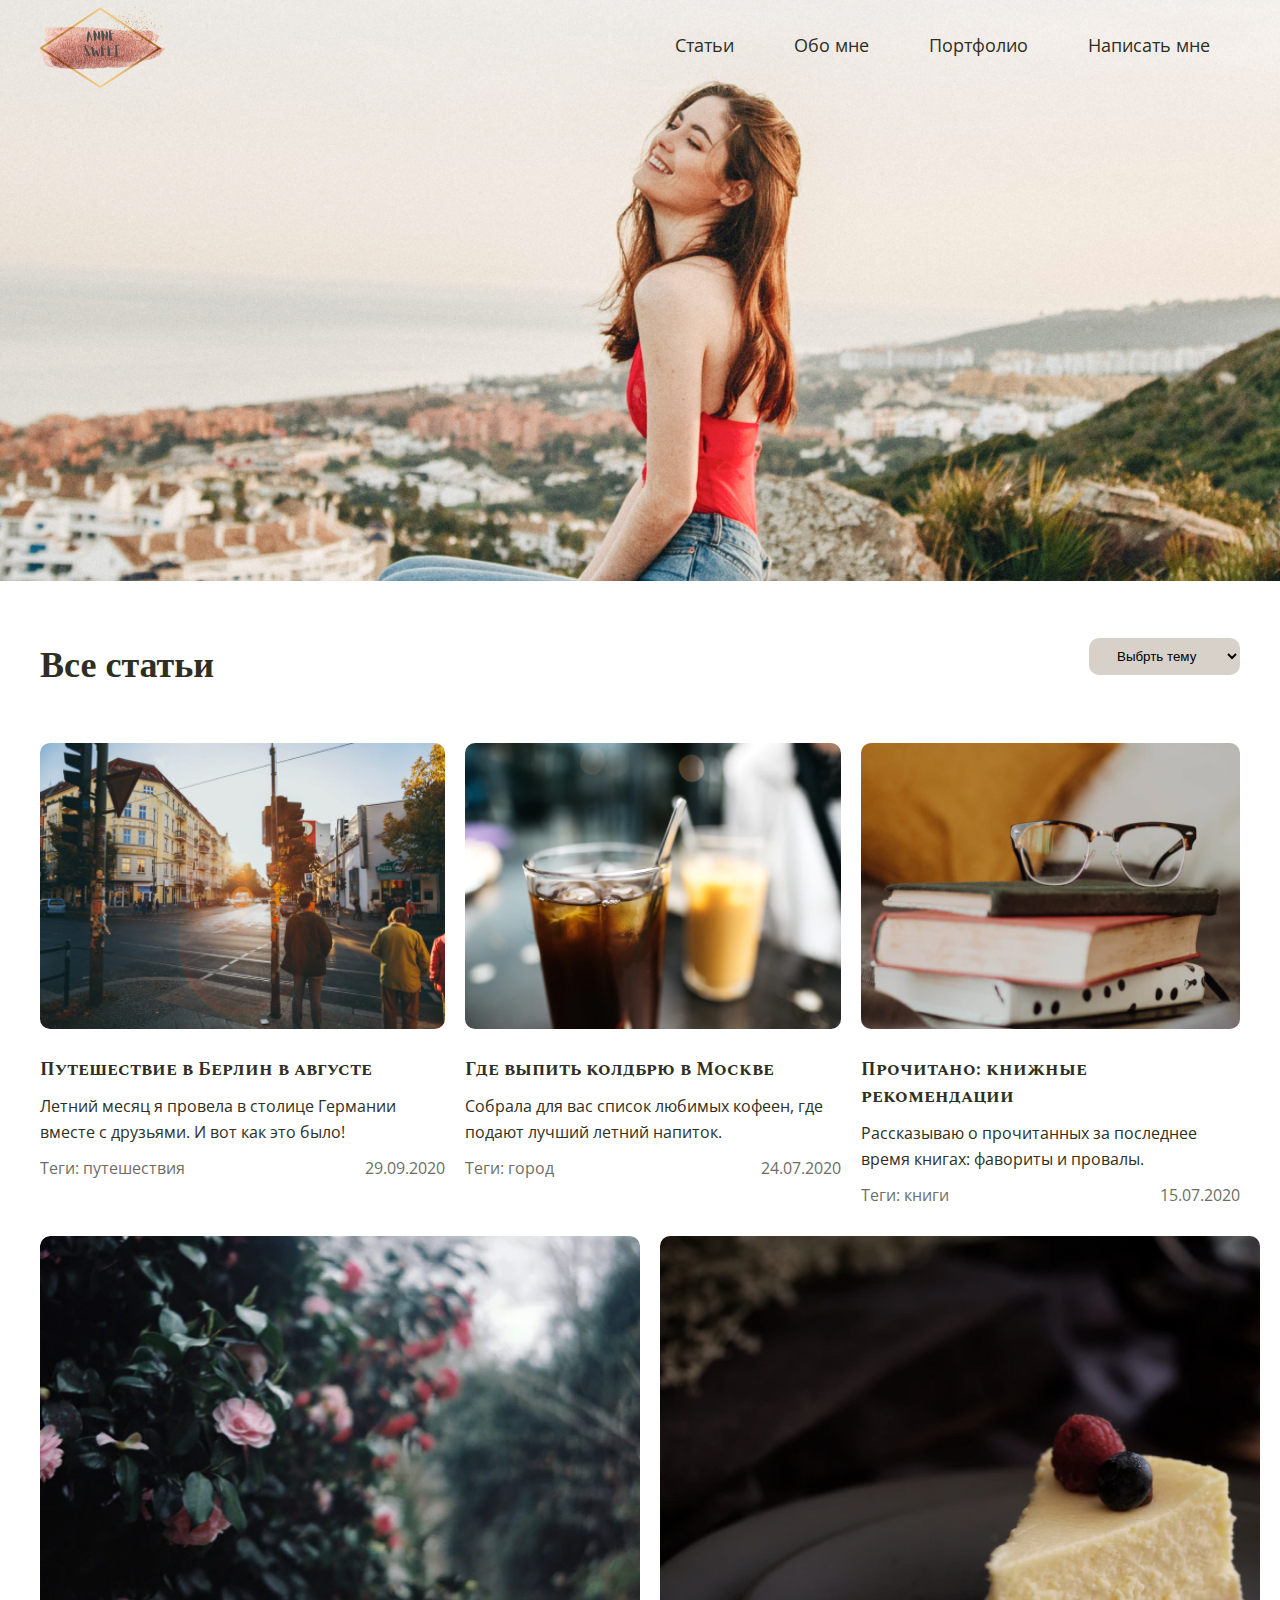
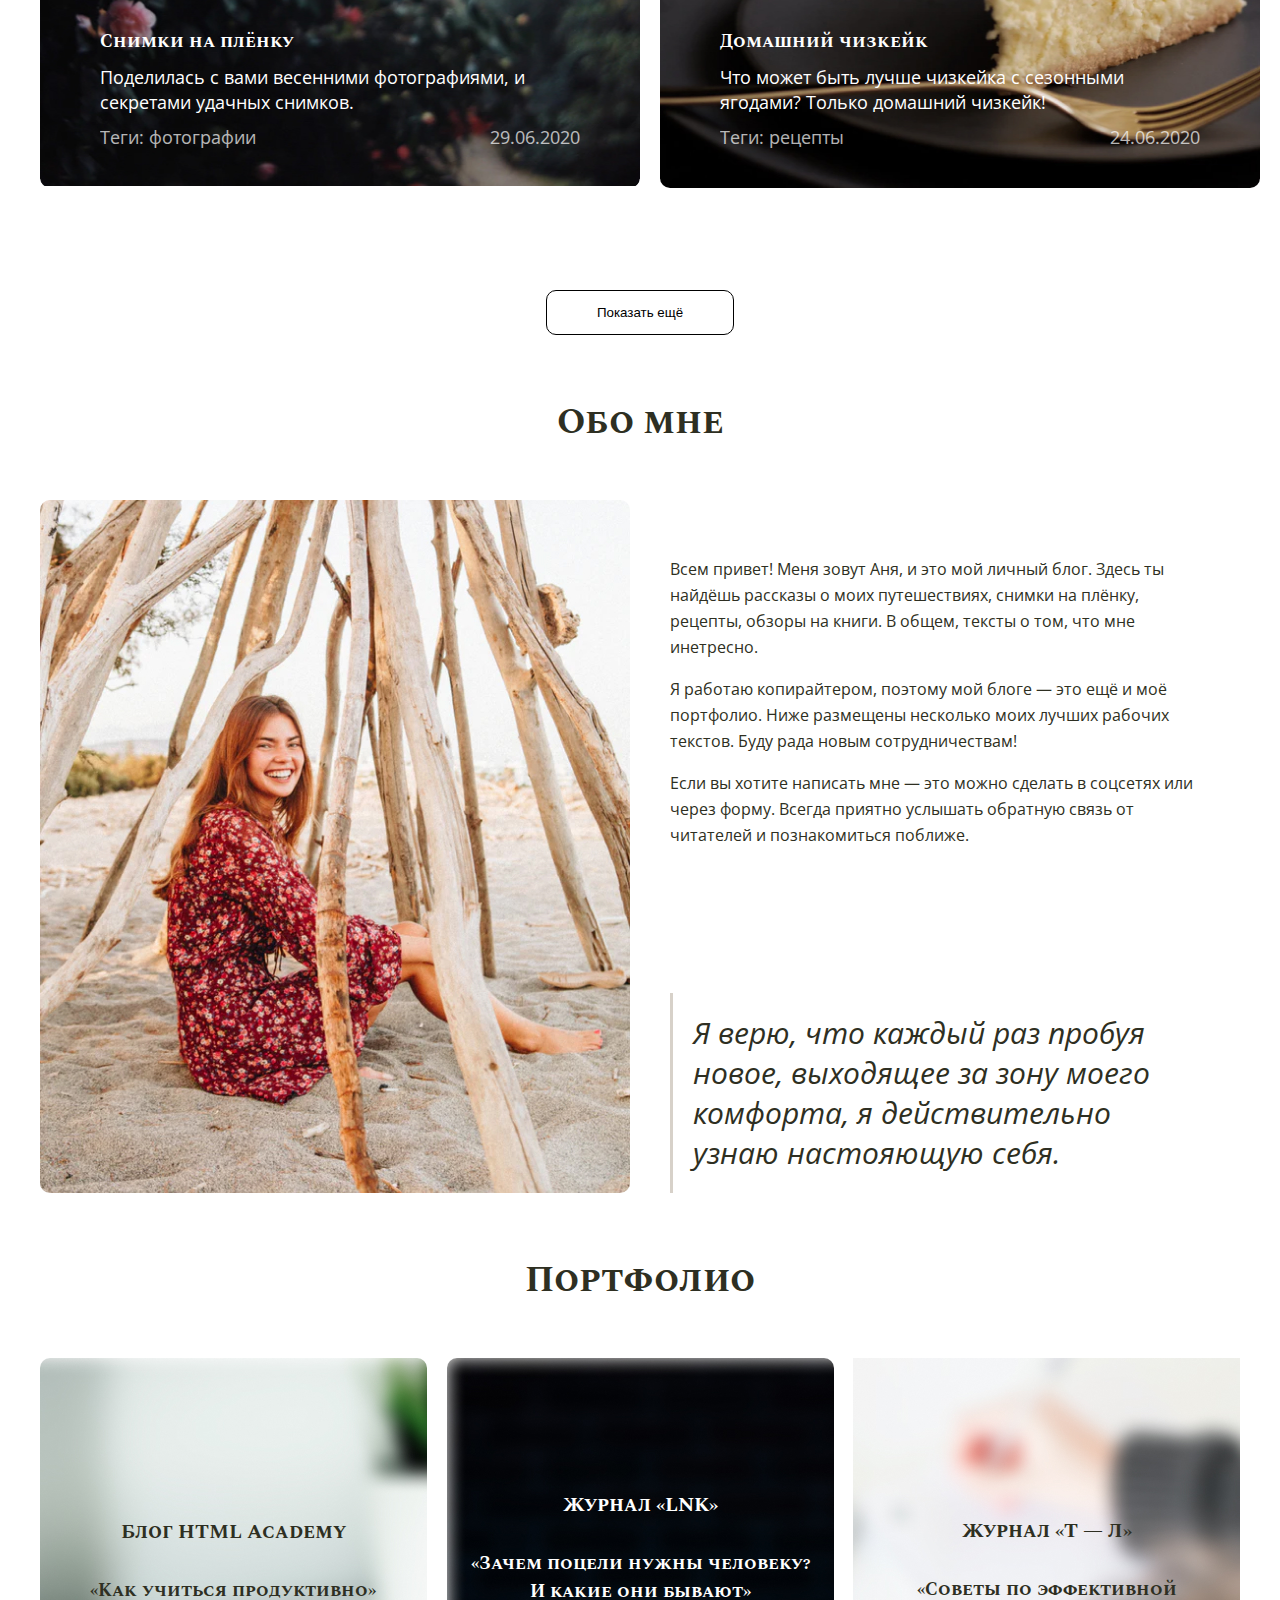
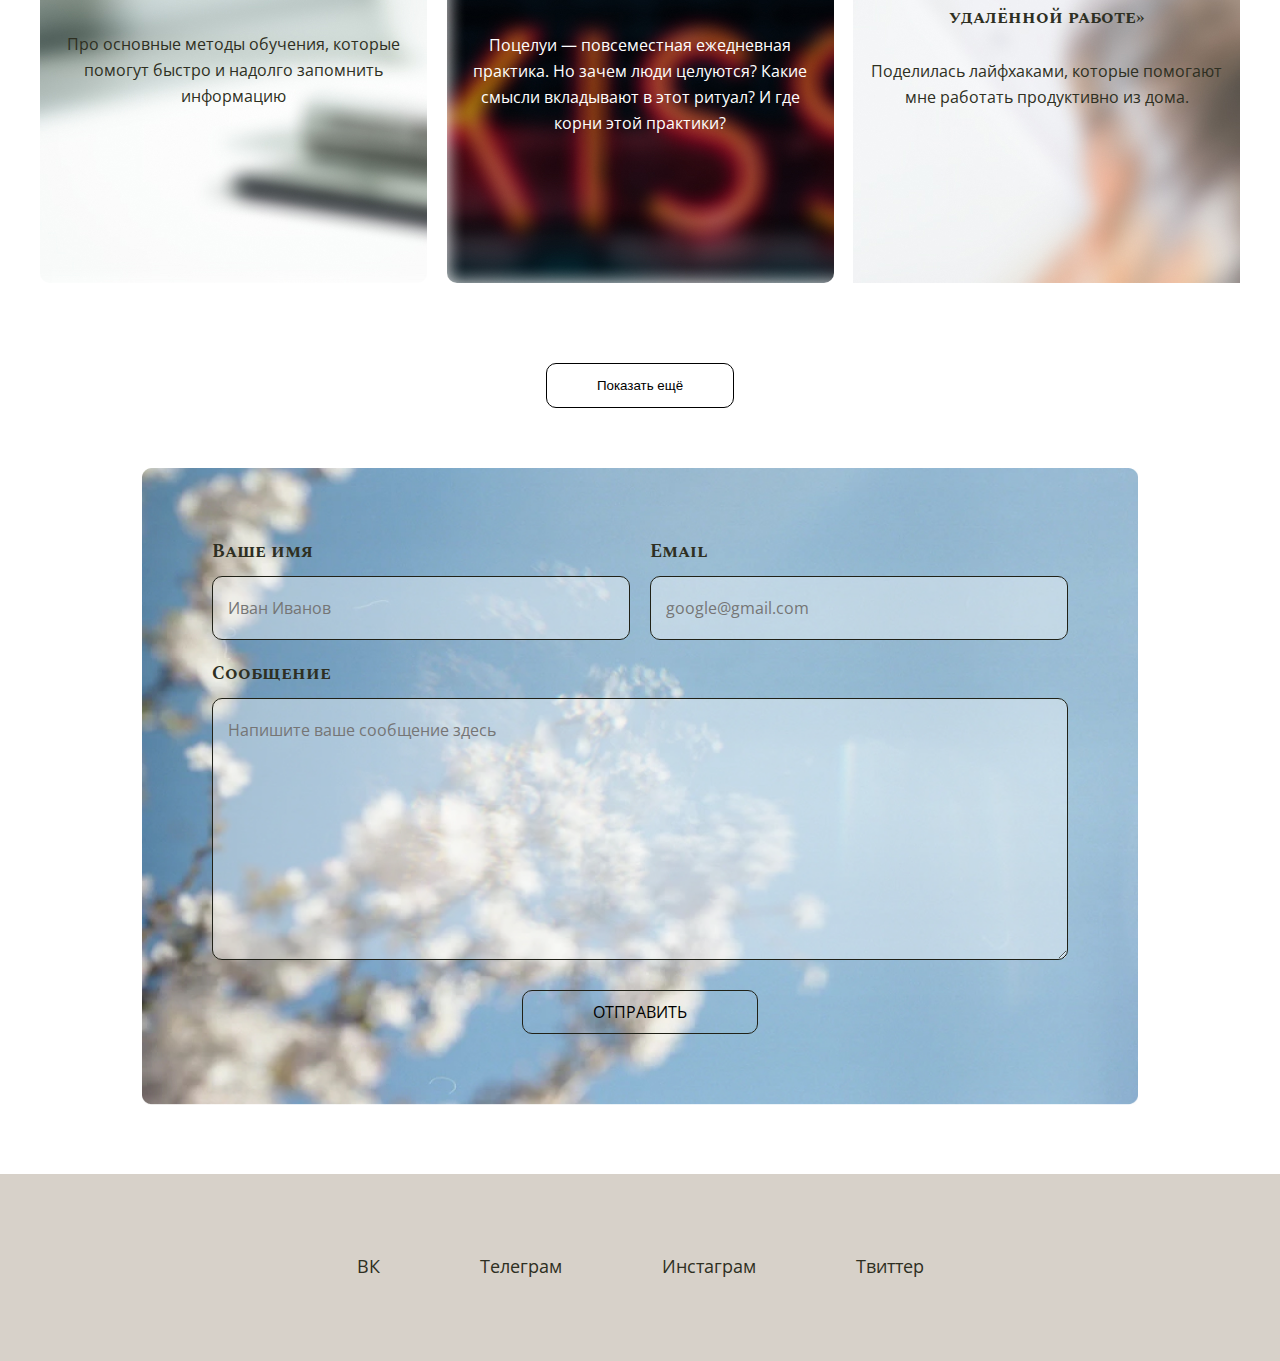
==== index.html @ f62ab415 "new page" ====
<!DOCTYPE html>
<html lang="ru">
<head>
    <meta charset="UTF-8">
    <meta name="viewport" content="width=device-width, initial-scale=1.0">
    <title>Заверстаю</title>
    <link rel="stylesheet" href="./style.css">
    <link href="https://fonts.googleapis.com/css2?family=Open+Sans:ital,wght@0,400;0,700;1,400&family=Spectral+SC:wght@700&display=swap" rel="stylesheet">
</head>
<body>
    <header class="intro">
        <div class="BG">
            <img src="./img/introBG.jpg" alt="">
        </div>
        
        <div class="head">
            <img src="./img/logo.png" alt="Anne sweet logo" class="logo">
            <nav class="nav">
                <a href='#' class="nav-item">Статьи</a>
                <a href='#' class="nav-item">Обо мне</a>
                <a href='#' class="nav-item">Портфолио</a>
                <a href='#' class="nav-item">Написать мне</a>
                
            </nav>
        </div>
    </header>

    <div class="gap"></div>

    <main class="main">

        <div class="articles block">
            <div class="articles-header">
                <div class="articles-header-left">Все статьи</div>
                <select name="nnn" id="nnn" class="articles-header-right rounded">
                    <option value="Выбрать тему" class="option-1">Выбрть тему</option>
                    <option value="Выбрать тему" class="option-1">Путешествия</option>
                    <option value="Выбрать тему" class="option-1">Город</option>
                    <option value="Выбрать тему" class="option-1">Книги</option>
                    <option value="Выбрать тему" class="option-1">Фотографии</option>
                    <option value="Выбрать тему" class="option-1">Рецепты</option>
                </select>
            </div>

            <div class="articles-first">
                <div class="article-item">
                    <img class="rounded" src="./img/articles/image 1.jpg" alt="">
                    <div class="article-item-title">Путешествие в Берлин в августе</div>
                    <div class="article-item-subtitle">Летний месяц я провела в столице Германии вместе с друзьями. И вот как это было!</div>
                    <div class="article-item-footer">
                        <div class="article-item-footer-tag">Теги: путешествия</div>
                        <div class="article-item-footer-date">29.09.2020</div>
                    </div>
                </div>

                <div class="article-item">
                    <img class="rounded" src="./img/articles/image 2.jpg" alt="">
                    <div class="article-item-title">Где выпить колдбрю в Москве</div>
                    <div class="article-item-subtitle">Собрала для вас список любимых кофеен,
                        где подают лучший летний напиток.</div>
                    <div class="article-item-footer">
                        <div class="article-item-footer-tag">Теги: город</div>
                        <div class="article-item-footer-date">24.07.2020</div>
                    </div>
                </div>

                <div class="article-item">
                    <img class="rounded" src="./img/articles/image 3.jpg" alt="">
                    <div class="article-item-title">Прочитано: книжные рекомендации</div>
                    <div class="article-item-subtitle">Рассказываю о прочитанных за последнее время книгах: фавориты и провалы.</div>
                    <div class="article-item-footer">
                        <div class="article-item-footer-tag">Теги: книги</div>
                        <div class="article-item-footer-date">15.07.2020</div>
                    </div>
                </div>

                
            </div>

            <div class="articles-second">

                <div class="article-second-item rounded fourth">
                    <img src="./img/articles/image 4.jpg" alt="" class="article-second-item-image rounded">
                    <div class="article-item-title">Снимки на плёнку</div>
                    <div class="article-item-subtitle">Поделилась с вами весенними фотографиями, 
                        и секретами удачных снимков.</div>
                    <div class="article-item-footer">
                        <div class="article-item-footer-tag">Теги: фотографии</div>
                        <div class="article-item-footer-date">29.06.2020</div>
                    </div>
                </div>

                <div class="article-second-item rounded fifth">
                    <img src="./img/articles/image 5.jpg" alt="" class="article-second-item-image rounded">
                    <!-- <img src="./img/articles/image 4.jpg" alt=""> -->
                    <div class="article-item-title">Домашний чизкейк</div>
                    <div class="article-item-subtitle">Что может быть лучше чизкейка с сезонными
                        ягодами? Только домашний чизкейк!</div>
                    <div class="article-item-footer">
                        <div class="article-item-footer-tag">Теги: рецепты</div>
                        <div class="article-item-footer-date">24.06.2020</div>
                    </div>
                </div>

            </div>
            <div class="articles-button-wrapper">
                <button class="articles-button button rounded">Показать ещё</button>
            </div>
            

        </div>

        <div class="aboutMe block">

            <div class="aboutMe-title title">
                <div>Обо мне</div>
            </div>

            <div class="aboutMe-content">
                <img src="./img/image 6.jpg" alt="" class="aboutMe-content-photo rounded">
                <div class="aboutMe-content-right">
                    <div>
                        <p>Всем привет! Меня зовут Аня, и это мой личный блог.
                            Здесь ты найдёшь рассказы о моих путешествиях, снимки
                            на плёнку, рецепты, обзоры на книги. В общем, тексты о том,
                            что мне инетресно.
                        </p>
                        <p>Я работаю копирайтером, поэтому мой блоге — это ещё и моё
                            портфолио. Ниже размещены несколько моих лучших
                            рабочих текстов. Буду рада новым сотрудничествам!
                        </p>
                        <p>Если вы хотите написать мне — это можно сделать в соцсетях
                            или через форму. Всегда приятно услышать обратную связь
                            от читателей и познакомиться поближе.                        
                        </p>
                    </div>
                    

                    <div class="aboutMe-content-right-stress">
                        Я верю, что каждый раз пробуя новое,
                        выходящее за зону моего комфорта,
                        я действительно узнаю настояющую
                        себя. 
                    </div>

                </div>

            </div>

        </div>

        <div class="portfolio block">

            <div class="portfolio-title title">
                Портфолио
            </div>

            <div class="portfolio-content">

                <div class="portfolio-content-item rounded">
                    <img src="./img/portfolio/image 8.jpg" alt="" class="portfolio-content-item-image rounded">
                    
                    <div class="portfolio-content-item-title">
                        Блог HTML Academy
                    </div>

                    <div class="portfolio-content-item-name">
                        «Как учиться продуктивно»
                    </div>

                    <p>Про основные методы обучения,
                        которые помогут быстро и надолго
                        запомнить информацию</p>
                </div>

                <div class="portfolio-content-item rounded light-color">
                    <img src="./img/portfolio/image 7.jpg" alt="" class="portfolio-content-item-image rounded">
                    
                    <div class="portfolio-content-item-title">
                        Журнал «LNK»
                    </div>

                    <div class="portfolio-content-item-name">
                        «Зачем поцели нужны человеку? И какие они бывают»
                    </div>

                    <p>Поцелуи — повсеместная ежедневная
                        практика. Но зачем люди целуются?
                        Какие смысли вкладывают в этот ритуал?
                        И где корни этой практики?</p>
                </div>

                <div class="portfolio-content-item rounded">
                    <img src="./img/portfolio/image 9.jpg" alt="">
                    
                    <div class="portfolio-content-item-title">
                        Журнал «Т — Л»
                    </div>

                    <div class="portfolio-content-item-name">
                        «Советы по эффективной удалённой работе»
                    </div>

                    <p>Поделилась лайфхаками, которые помогают
                        мне работать продуктивно из дома. </p>
                </div>

            </div>

            <div class="portfolio-button-wrapper">
                <button class="portfolio-button button rounded">Показать ещё</button>
            </div>

        </div>

        <form action="https://echo.htmlacademy.ru/courses" method="post" class="form">
            <img src="./img/form.jpg" alt="">
            
            <div class="form-top">
                <div class="form-item-wrapper">
                    <label for="form-name" class="form-label">Ваше имя</label>
                    <input required  type="text" class="form-name rounded form-item" name="name" placeholder="Иван Иванов">
                </div>
                <div class="form-item-wrapper">
                    <label for="form-email" class="form-label">Email</label>
                    <input required type="email" class="form-email rounded form-item" name="email" placeholder="google@gmail.com">
                </div>
            </div>

            
            <div class="form-bottom">
                <div class="form-item-wrapper">
                    <label for="form-message" class="form-label">Сообщение</label>
                    <textarea rows="10" class="form-message rounded form-item" name="message" placeholder="Напишите ваше сообщение здесь"></textarea>
                </div>
            </div>
            
            <div class="button-wrapper">
                <input min="10" max="200" type="button" name='submit' value="ОТПРАВИТЬ" class="rounded form-item submit-button">
            </div>

        </form>

    </main>

    <footer class="footer">

        <div class="footer-item footer-vk">ВК</div>
        <div class="footer-item footer-telegram">Телеграм</div>
        <div class="footer-item footer-instagram">Инстаграм</div>
        <div class="footer-item footer-twitter">Твиттер</div>

    </footer>
</body>
</html>
---- style.css ----
/* ОБЩИЕ СТИЛИ */

body {
    margin: 0;
    box-sizing: border-box;
    font-family: 'Open Sans';
    font-style: normal;
    font-weight: normal;
    font-size: 18px;
    line-height: 25px;
    color: #2E2F22;
}

p {
    font-family: Open Sans;
    font-style: normal;
    font-weight: normal;
    font-size: 16px;
    line-height: 26px;
}

a {
    text-decoration: none;
    color: #2E2F22;
}

.rounded {
    border-radius: 10px;
}

.button {
    margin-top: 80px;
    background-color: #fff;
    padding: 14px 50px;
    outline: none;
    border: 1px solid black;
    cursor: pointer;
}

/* ХЕДЕР */

.BG {
    width: 100%;
    height: 581px;
    position: absolute;
    top: 0;
    left: 0;
    overflow: hidden;
    z-index: -1;
}

.BG img {
    object-fit: cover;
    width: 100%;

}

/* ХЕДЕР НАВИГАЦИЯ */

.head {
    display: flex;
    justify-content: space-between;
    width: 1200px;
    margin: 5px auto 0;
    align-items: center;
}

.nav {
    display: flex;
}

.nav-item {
    margin: 0 30px;
    border-bottom: 2px solid transparent;
    transition: border-bottom 0.2s;
}

.nav-item:hover {
    border-bottom: 2px solid #2E2F22;
}

/* КОНТЕНТ */

.block {
    width: 1200px;
    margin: 60px auto;
}

.title {
    display: flex;
    justify-content: center;
    font-family: Spectral SC;
    font-style: normal;
    font-weight: bold;
    font-size: 36px;
    line-height: 55px;
    margin-bottom: 50px;
}

/* КОНТЕНТ СТАТЬИ */

.articles {
    margin: 550px auto 0;
}

.articles-header {
    display: flex;
    justify-content: space-between;
}

.articles-header-left {
    font-family: SpectralSC;
    font-weight: 700;
    font-size: 36px;
    line-height: 55px;
}

.articles-header-right {
    outline: none;
    height: fit-content;
    padding: 10px 24px;
    background: #D7D1C9;
    border: none;
    /* appearance: none !important; */
}

.articles-first {
    display: flex;
    justify-content: space-between;
    margin-top: 50px;
    gap: 20px;
}

.article-item {
    /* width: 32.5%; */
    font-size: 16px;
    line-height: 26px;
}

.article-item img {
    width: 100%;
    height: 286px;
}

.article-item-title {
    font-family: Spectral SC;
    font-style: normal;
    font-weight: bold;
    font-size: 18px;
    line-height: 27px;
    margin: 20px 0 10px;
}

.article-item-footer {
    margin-top: 10px;
    display: flex;
    justify-content: space-between;
    opacity: 0.7;
}

.articles-second {
    display: flex;
    /* grid-template-columns: repeat(2, 1fr); */
    gap: 20px;
    margin-top: 50px;
}

.article-second-item {
    width: 50%;
    color: white;
    padding: 60px;
    height: 552px;
    background-repeat: no-repeat;
    box-sizing: border-box;
    display: flex;
    flex-direction: column;
    justify-content: flex-end;

    /* position: relative;
    top: 0;
    left: 0; */
}

.article-second-item-image {
    position: relative;
    top: 180px;
    left: -60px;
    width: 600px;
    height: 552px;
    z-index: -1;
    /* transform: translate(-60px 60px); */
}

/* .fourth {
    background-image: url('./img/articles/image 4.jpg');
}

.fifth {
    background-image: url('./img/articles/image 5.jpg');
} */

.articles-button-wrapper, .portfolio-button-wrapper {
    display: flex;
    justify-content: center;
}

/* КОНТЕНТ ОБО МНЕ */

.aboutMe-content {
    display: flex;
    /* grid-template-columns: repeat(2, 1fr); */
}

.aboutMe-content-right {
    padding: 40px 40px 0 40px;
    display: flex;
    flex-direction: column;
    justify-content: space-between;
}

.aboutMe-content-right-stress {
    font-style: italic;
    font-size: 30px;
    line-height: 40px;
    border-left: 3px solid #D7D1C9;;
    padding: 20px;
}

/* ПОРТФОЛИО */

.light-color {
    color: white;
}

.portfolio-content {
    display: flex;
    gap: 20px;

}

.portfolio-content-item {
    width: 33%;
    /* background-image: url('./img/portfolio/image 8.jpg'); */
    width: 387px;
    height: 525px;
    /* overflow: hidden; */
    display: flex;
    flex-direction: column;
    align-items: center;
    justify-content: center;
    text-align: center;
    
}

.portfolio-content-item img {
    position: absolute;
    z-index: -1;
}

.portfolio-content-item-title {
    font-family: Spectral SC;
    font-weight: bold;
    font-size: 20px;
    line-height: 30px;
    padding: 0 20px;
}

.portfolio-content-item-name {
    font-family: Spectral SC;
    font-weight: bold;
    font-size: 18px;
    line-height: 28px;
    margin: 30px 0 10px;
    padding: 0 20px;
}

.portfolio-content-item p {
    padding: 0 10px;
    
}

/* ФОРМА */

.form {
    display: flex;
    flex-direction: column;
    box-sizing: border-box;
    width: 996px;
    height: 741;
    margin: 0 auto 70px;
    padding: 70px;
    gap: 20px;
    overflow: hidden;

}

form img {
    position: absolute;
    z-index: -1;
    transform: translate(-70px, -70px);
    width: 996px;
    height: 637px;
}

.form-item {
    font-family: 'Open Sans';
    padding: 20px 15px;
    border: 1px solid #202117;
    outline: none;
    background: rgba(255, 255, 255, 0.4);
    font-size: 16px;
    line-height: 22px;
    margin-top: 10px;
}

.form-label {
    font-family: Spectral SC;
    font-style: normal;
    font-weight: bold;
    font-size: 18px;
    line-height: 28px;
    display: flex;
    flex-direction: column;
}

.form-item-wrapper {
    display: flex;
    flex-direction: column;
    width: 100%;
}

.form-top {
    display: flex;
    flex-direction: row;
    gap: 20px;
}

.button-wrapper {
    display: flex;
    justify-content: center;
}

.button-wrapper input {
    background-color: transparent;
    justify-self: center;
    padding: 10px 70px;
    cursor: pointer;
}

/* ФУТЕР */

footer {
    display: flex;
    padding: 80px;
    justify-content: center;
    background-color: #D7D1C9;
}

.footer-item {
    margin: 0 50px;
    border-bottom: 2px solid transparent;
    cursor: pointer;
    transition: border-bottom 0.1s;
}

.footer-item:hover {
    border-bottom: 2px solid #2E2F22;
}
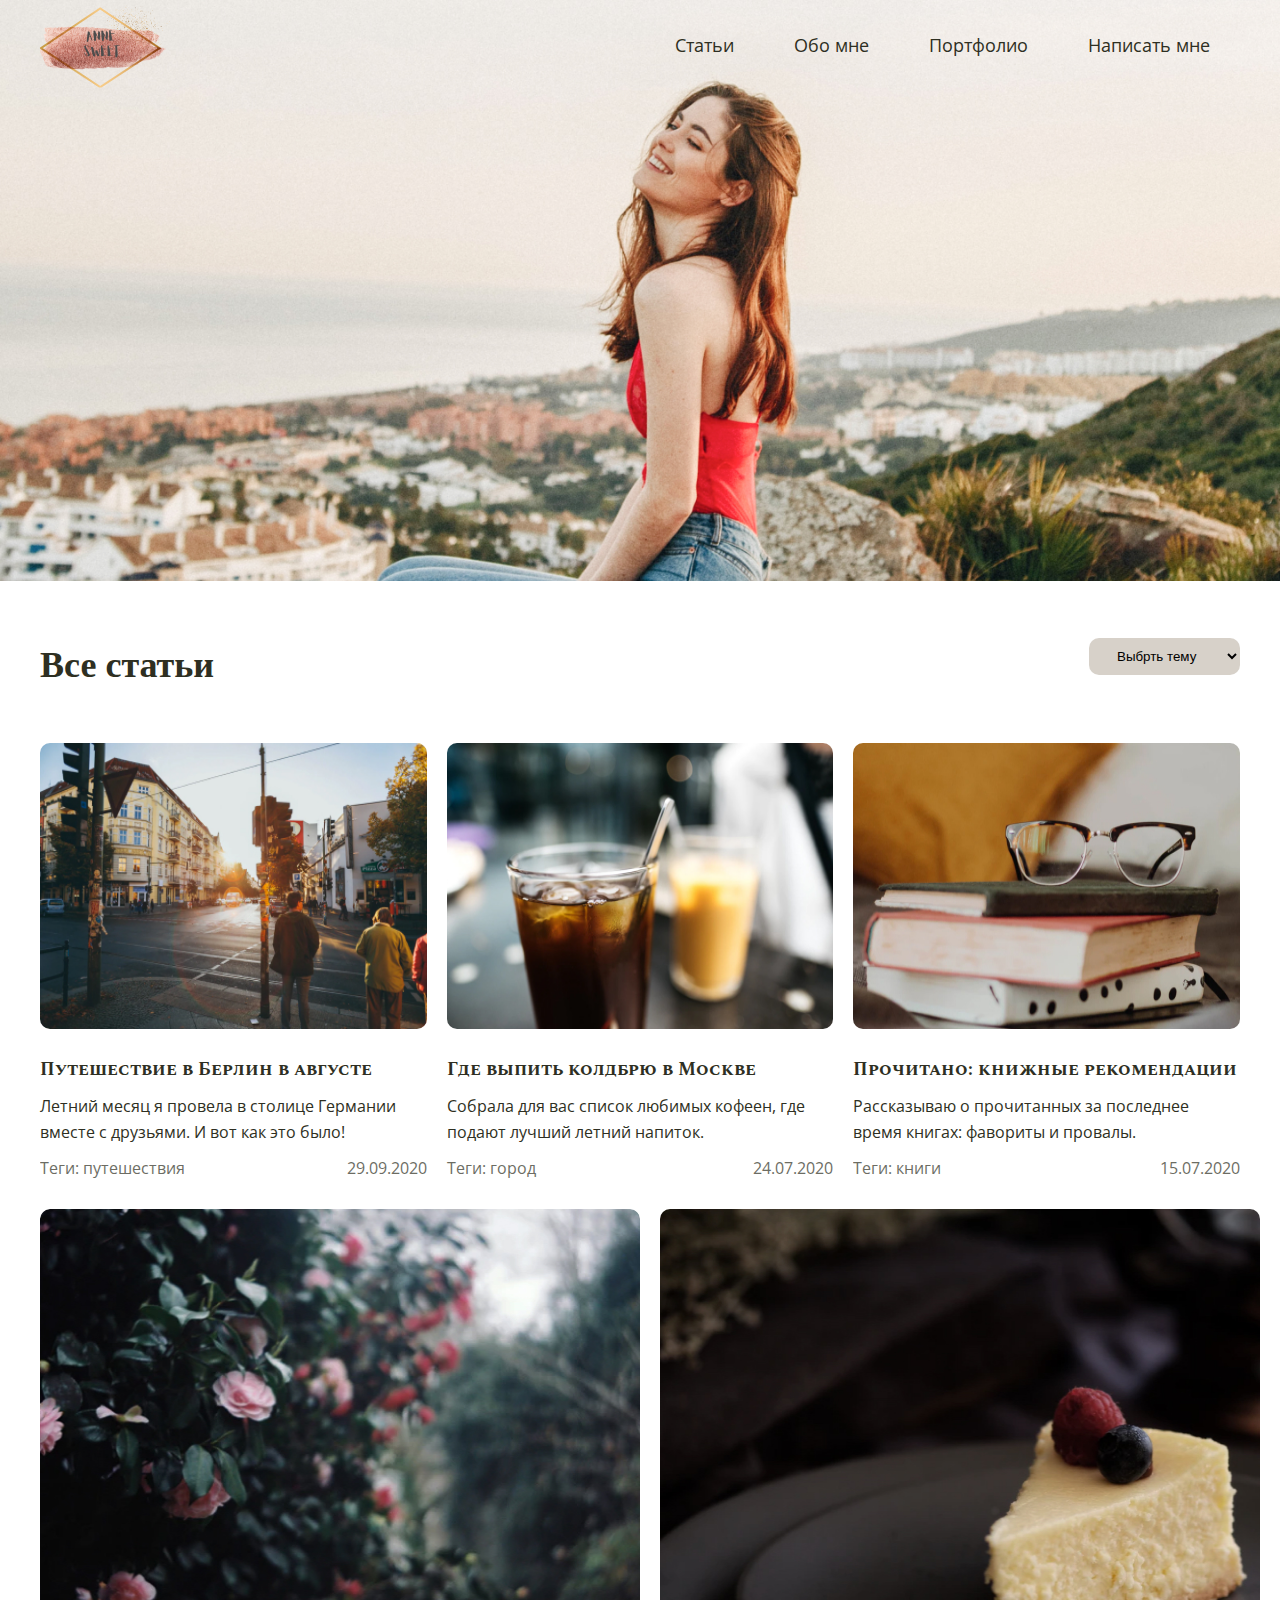
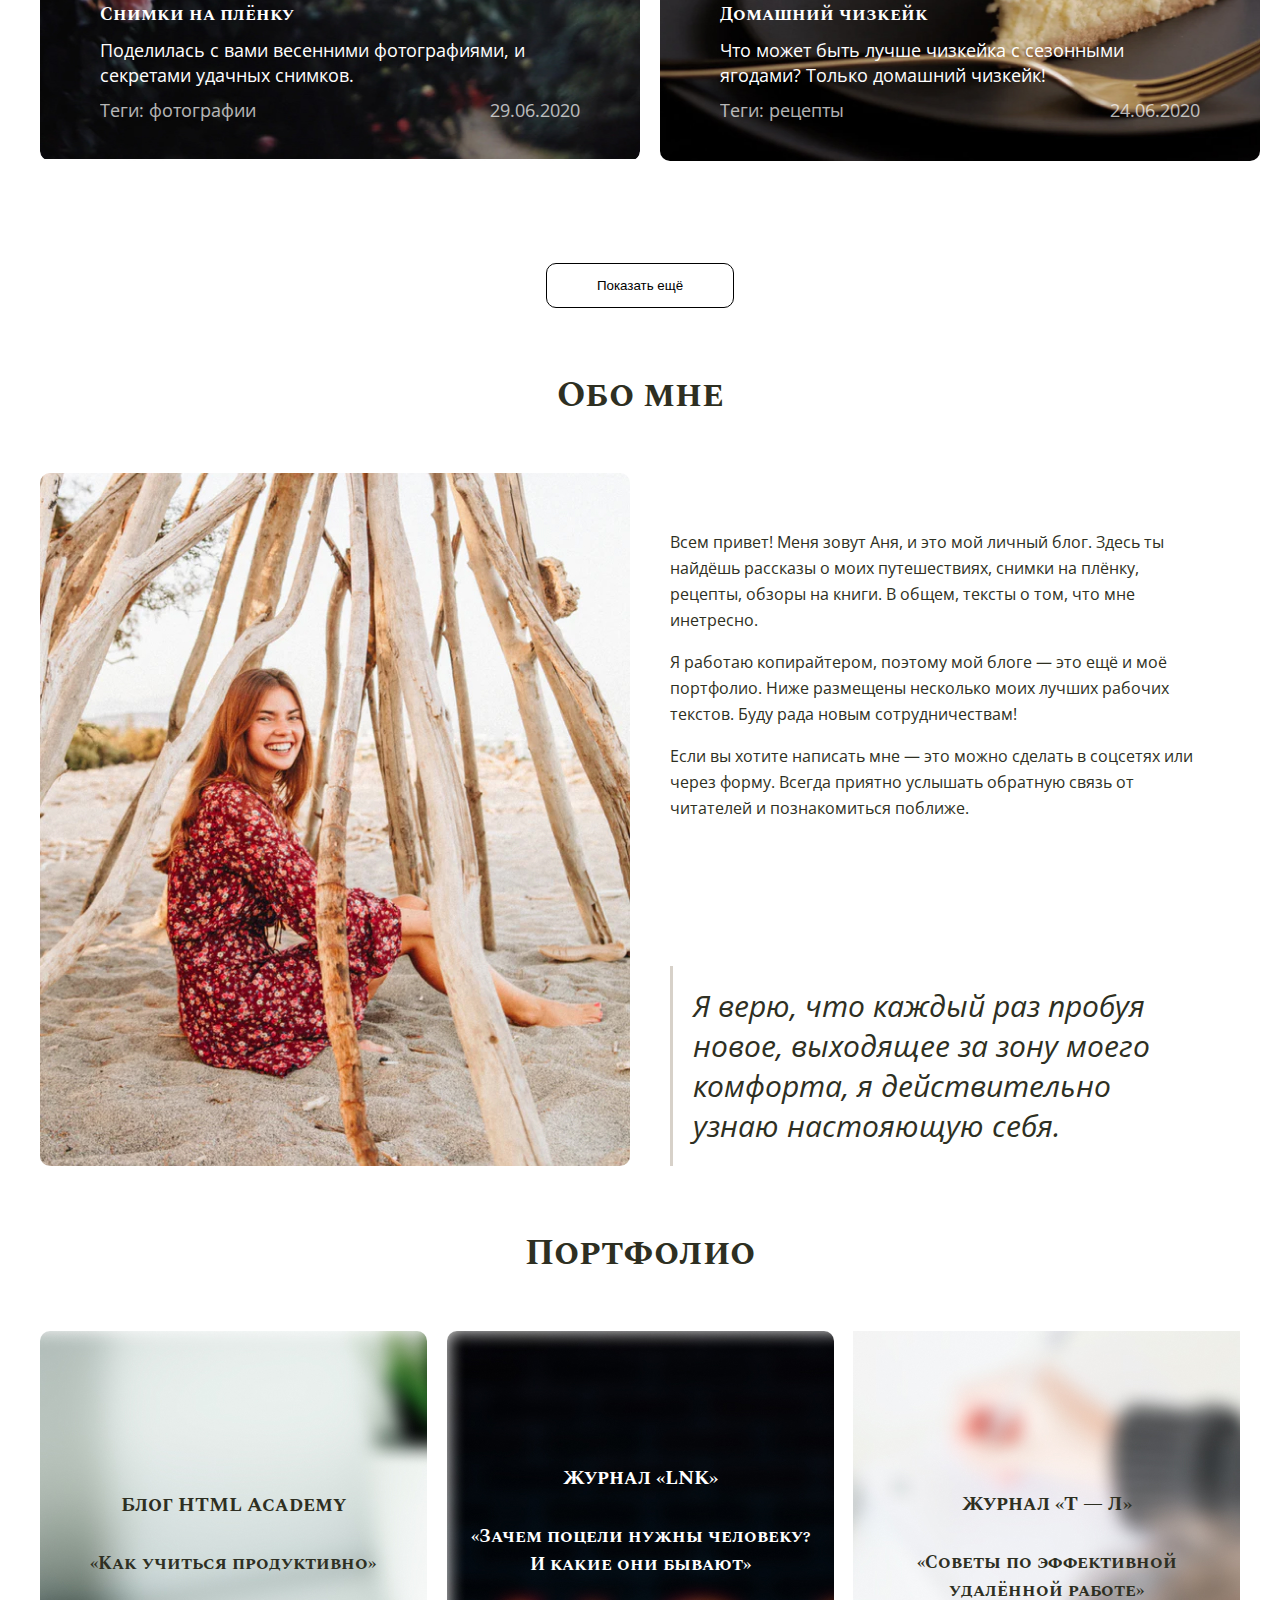
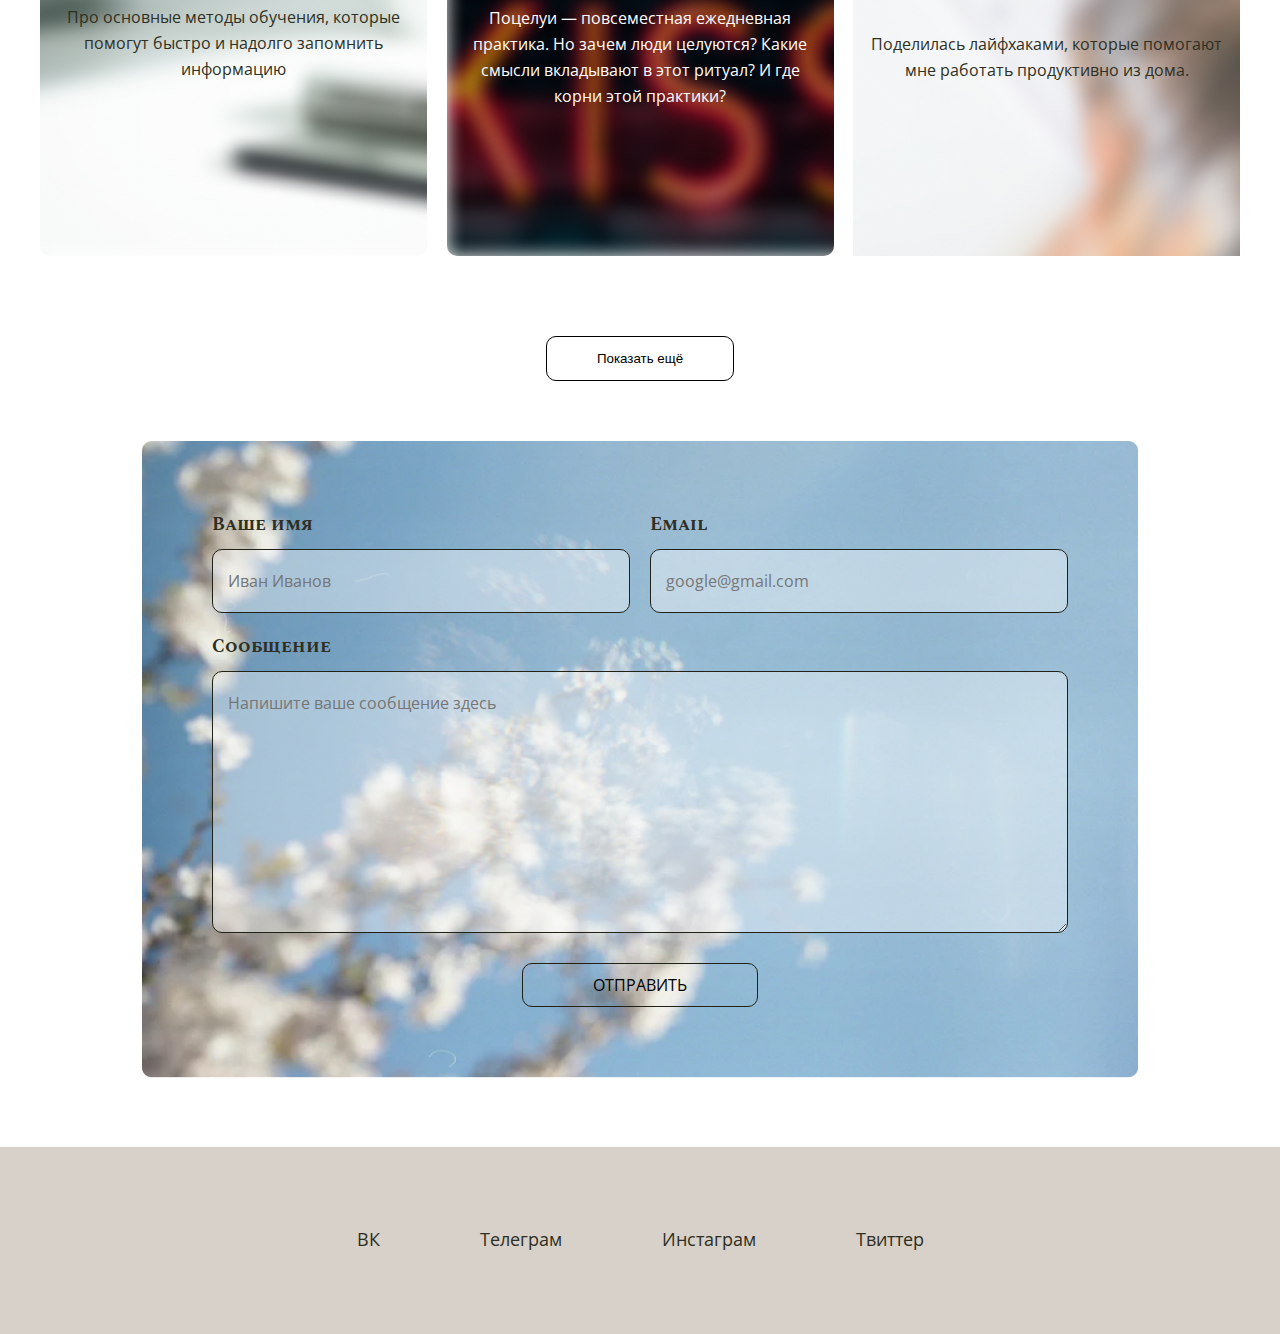
==== commit df0721cf: "first js" ====
--- a/index.html
+++ b/index.html
@@ -6,6 +6,7 @@
     <title>Заверстаю</title>
     <link rel="stylesheet" href="./style.css">
     <link href="https://fonts.googleapis.com/css2?family=Open+Sans:ital,wght@0,400;0,700;1,400&family=Spectral+SC:wght@700&display=swap" rel="stylesheet">
+    <script src="./main.js" defer></script>
 </head>
 <body>
     <header class="intro">
@@ -25,25 +26,23 @@
         </div>
     </header>
 
-    <div class="gap"></div>
-
     <main class="main">
 
         <div class="articles block">
             <div class="articles-header">
                 <div class="articles-header-left">Все статьи</div>
                 <select name="nnn" id="nnn" class="articles-header-right rounded">
-                    <option value="Выбрать тему" class="option-1">Выбрть тему</option>
-                    <option value="Выбрать тему" class="option-1">Путешествия</option>
-                    <option value="Выбрать тему" class="option-1">Город</option>
-                    <option value="Выбрать тему" class="option-1">Книги</option>
-                    <option value="Выбрать тему" class="option-1">Фотографии</option>
-                    <option value="Выбрать тему" class="option-1">Рецепты</option>
+                    <option value="Выбрать тему" value="Выбрать тему" class="option-1">Выбрть тему</option>
+                    <option value="Путешествия" class="option-1">Путешествия</option>
+                    <option value="Город" class="option-1">Город</option>
+                    <option value="Книги" class="option-1">Книги</option>
+                    <option value="Фотографии" class="option-1">Фотографии</option>
+                    <option value="Рецепты" class="option-1">Рецепты</option>
                 </select>
             </div>
 
             <div class="articles-first">
-                <div class="article-item">
+                <div data-tag="Путешествия" class="article-item">
                     <img class="rounded" src="./img/articles/image 1.jpg" alt="">
                     <div class="article-item-title">Путешествие в Берлин в августе</div>
                     <div class="article-item-subtitle">Летний месяц я провела в столице Германии вместе с друзьями. И вот как это было!</div>
@@ -53,7 +52,7 @@
                     </div>
                 </div>
 
-                <div class="article-item">
+                <div data-tag="Город" class="article-item">
                     <img class="rounded" src="./img/articles/image 2.jpg" alt="">
                     <div class="article-item-title">Где выпить колдбрю в Москве</div>
                     <div class="article-item-subtitle">Собрала для вас список любимых кофеен,
@@ -64,7 +63,7 @@
                     </div>
                 </div>
 
-                <div class="article-item">
+                <div data-tag="Книги" class="article-item">
                     <img class="rounded" src="./img/articles/image 3.jpg" alt="">
                     <div class="article-item-title">Прочитано: книжные рекомендации</div>
                     <div class="article-item-subtitle">Рассказываю о прочитанных за последнее время книгах: фавориты и провалы.</div>
@@ -79,7 +78,7 @@
 
             <div class="articles-second">
 
-                <div class="article-second-item rounded fourth">
+                <div data-tag="Фотографии" class="article-second-item rounded">
                     <img src="./img/articles/image 4.jpg" alt="" class="article-second-item-image rounded">
                     <div class="article-item-title">Снимки на плёнку</div>
                     <div class="article-item-subtitle">Поделилась с вами весенними фотографиями, 
@@ -90,7 +89,7 @@
                     </div>
                 </div>
 
-                <div class="article-second-item rounded fifth">
+                <div data-tag="Рецепты" class="article-second-item rounded">
                     <img src="./img/articles/image 5.jpg" alt="" class="article-second-item-image rounded">
                     <!-- <img src="./img/articles/image 4.jpg" alt=""> -->
                     <div class="article-item-title">Домашний чизкейк</div>
@@ -231,12 +230,12 @@
             <div class="form-bottom">
                 <div class="form-item-wrapper">
                     <label for="form-message" class="form-label">Сообщение</label>
-                    <textarea rows="10" class="form-message rounded form-item" name="message" placeholder="Напишите ваше сообщение здесь"></textarea>
+                    <textarea min="10" max="200" rows="10" class="form-message rounded form-item" name="message" placeholder="Напишите ваше сообщение здесь"></textarea>
                 </div>
             </div>
             
             <div class="button-wrapper">
-                <input min="10" max="200" type="button" name='submit' value="ОТПРАВИТЬ" class="rounded form-item submit-button">
+                <input type="button" name='submit' value="ОТПРАВИТЬ" class="rounded form-item submit-button">
             </div>
 
         </form>
--- a/style.css
+++ b/style.css
@@ -133,7 +133,7 @@
 }
 
 .article-item {
-    /* width: 32.5%; */
+    width: 32.5%;
     font-size: 16px;
     line-height: 26px;
 }
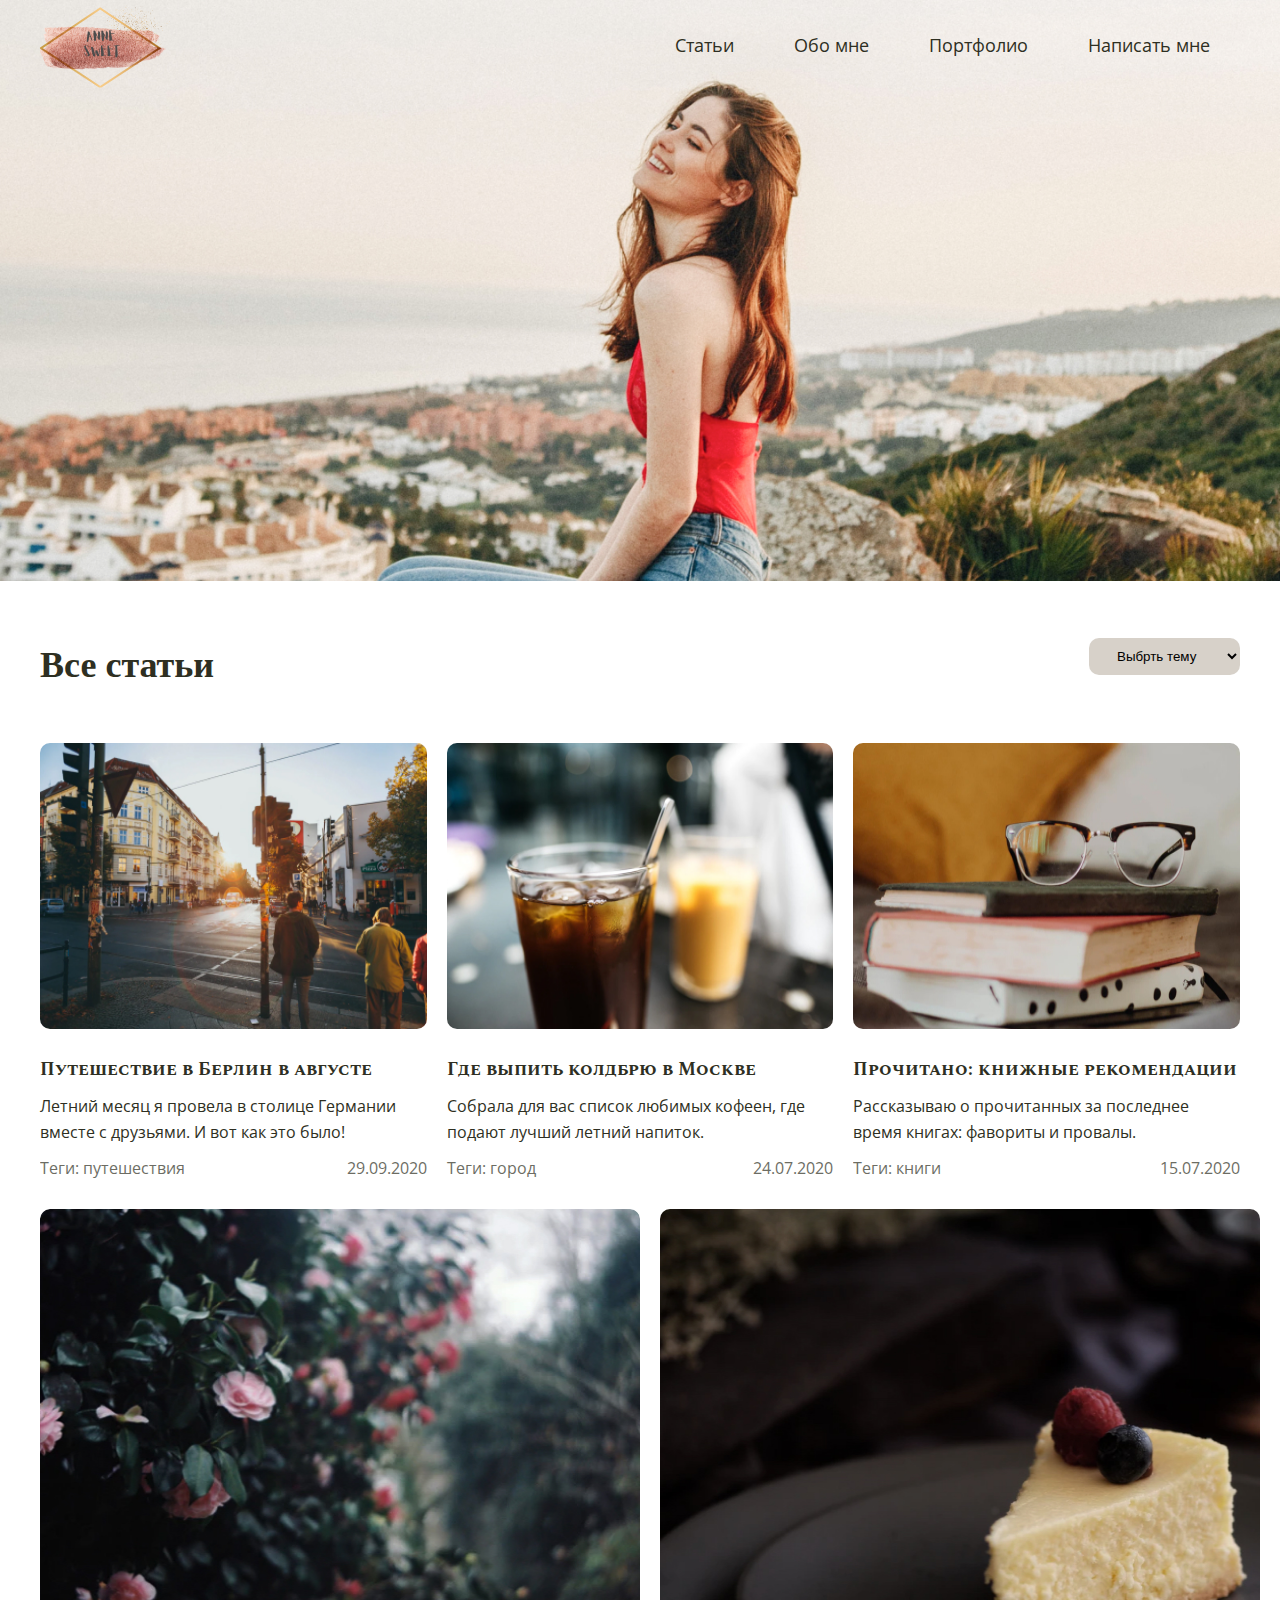
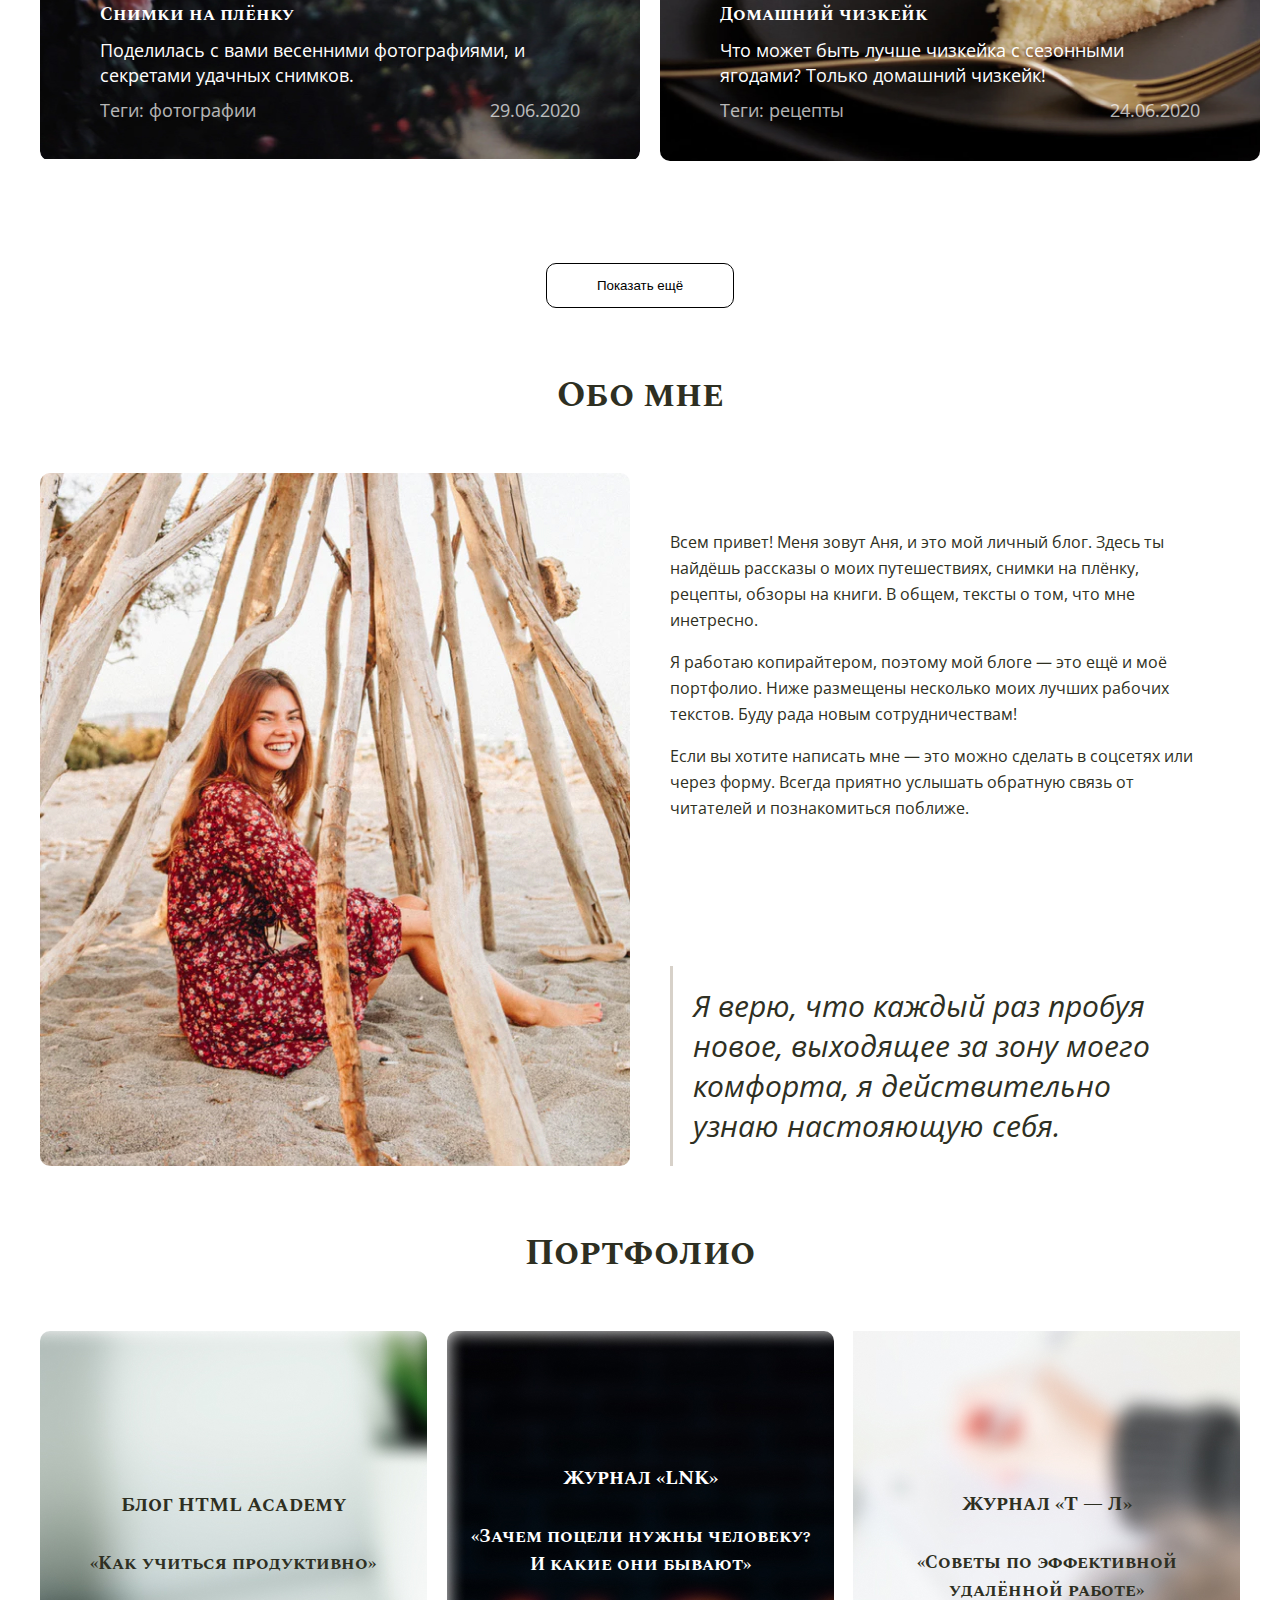
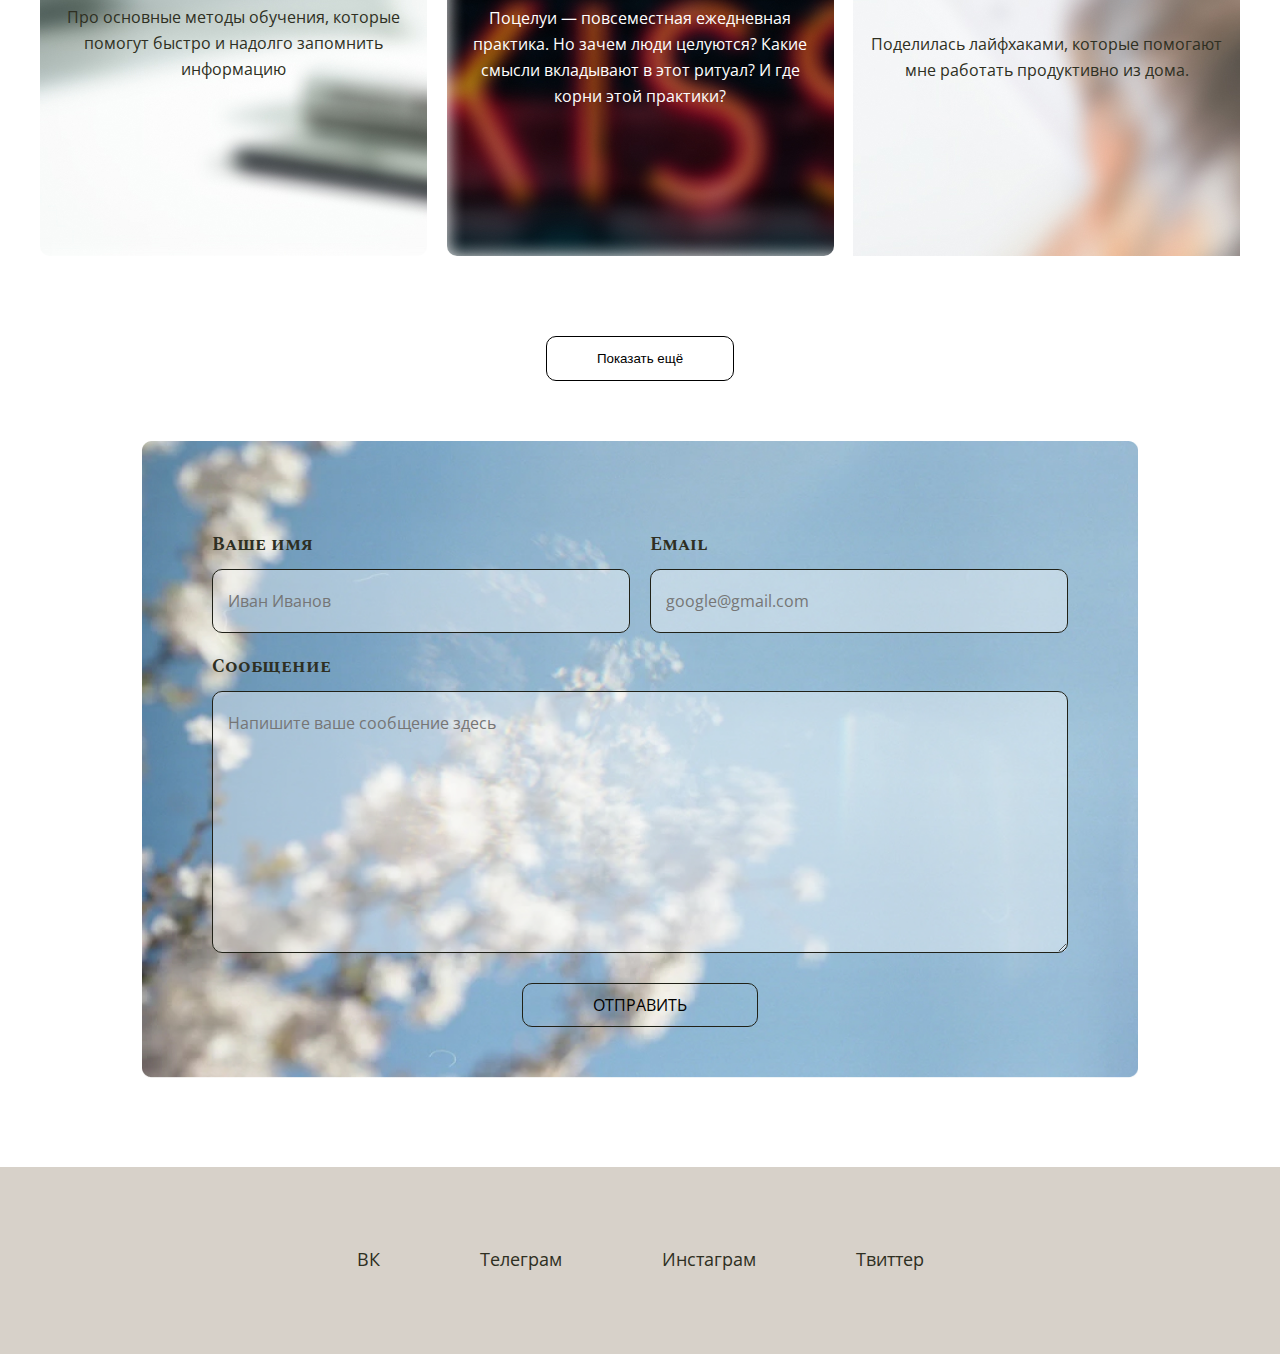
==== commit 511aa3b6: "links" ====
--- a/index.html
+++ b/index.html
@@ -3,9 +3,10 @@
 <head>
     <meta charset="UTF-8">
     <meta name="viewport" content="width=device-width, initial-scale=1.0">
-    <title>Заверстаю</title>
+    <title>Блогерша Аня</title>
     <link rel="stylesheet" href="./style.css">
     <link href="https://fonts.googleapis.com/css2?family=Open+Sans:ital,wght@0,400;0,700;1,400&family=Spectral+SC:wght@700&display=swap" rel="stylesheet">
+    <link rel="shortcut icon" href="./favicon.ico" type="image/x-icon">
     <script src="./main.js" defer></script>
 </head>
 <body>
@@ -17,10 +18,10 @@
         <div class="head">
             <img src="./img/logo.png" alt="Anne sweet logo" class="logo">
             <nav class="nav">
-                <a href='#' class="nav-item">Статьи</a>
-                <a href='#' class="nav-item">Обо мне</a>
-                <a href='#' class="nav-item">Портфолио</a>
-                <a href='#' class="nav-item">Написать мне</a>
+                <a href='#articles' class="nav-item">Статьи</a>
+                <a href='#aboutMe' class="nav-item">Обо мне</a>
+                <a href='#portfolio' class="nav-item">Портфолио</a>
+                <a href='#form' class="nav-item">Написать мне</a>
                 
             </nav>
         </div>
@@ -29,6 +30,7 @@
     <main class="main">
 
         <div class="articles block">
+            <a name="articles"></a>
             <div class="articles-header">
                 <div class="articles-header-left">Все статьи</div>
                 <select name="nnn" id="nnn" class="articles-header-right rounded">
@@ -42,7 +44,7 @@
             </div>
 
             <div class="articles-first">
-                <div data-tag="Путешествия" class="article-item">
+                <a href="./article1.html" data-tag="Путешествия" class="article-item">
                     <img class="rounded" src="./img/articles/image 1.jpg" alt="">
                     <div class="article-item-title">Путешествие в Берлин в августе</div>
                     <div class="article-item-subtitle">Летний месяц я провела в столице Германии вместе с друзьями. И вот как это было!</div>
@@ -50,9 +52,9 @@
                         <div class="article-item-footer-tag">Теги: путешествия</div>
                         <div class="article-item-footer-date">29.09.2020</div>
                     </div>
-                </div>
-
-                <div data-tag="Город" class="article-item">
+                </a>
+
+                <a href="./article1.html" data-tag="Город" class="article-item">
                     <img class="rounded" src="./img/articles/image 2.jpg" alt="">
                     <div class="article-item-title">Где выпить колдбрю в Москве</div>
                     <div class="article-item-subtitle">Собрала для вас список любимых кофеен,
@@ -61,9 +63,9 @@
                         <div class="article-item-footer-tag">Теги: город</div>
                         <div class="article-item-footer-date">24.07.2020</div>
                     </div>
-                </div>
-
-                <div data-tag="Книги" class="article-item">
+                </a>
+
+                <a href="./article1.html" data-tag="Книги" class="article-item">
                     <img class="rounded" src="./img/articles/image 3.jpg" alt="">
                     <div class="article-item-title">Прочитано: книжные рекомендации</div>
                     <div class="article-item-subtitle">Рассказываю о прочитанных за последнее время книгах: фавориты и провалы.</div>
@@ -71,14 +73,14 @@
                         <div class="article-item-footer-tag">Теги: книги</div>
                         <div class="article-item-footer-date">15.07.2020</div>
                     </div>
-                </div>
+                </a>
 
                 
             </div>
 
             <div class="articles-second">
 
-                <div data-tag="Фотографии" class="article-second-item rounded">
+                <a href="./article1.html" data-tag="Фотографии" class="article-second-item rounded">
                     <img src="./img/articles/image 4.jpg" alt="" class="article-second-item-image rounded">
                     <div class="article-item-title">Снимки на плёнку</div>
                     <div class="article-item-subtitle">Поделилась с вами весенними фотографиями, 
@@ -87,9 +89,9 @@
                         <div class="article-item-footer-tag">Теги: фотографии</div>
                         <div class="article-item-footer-date">29.06.2020</div>
                     </div>
-                </div>
-
-                <div data-tag="Рецепты" class="article-second-item rounded">
+                </a>
+
+                <a href="./article1.html" data-tag="Рецепты" class="article-second-item rounded">
                     <img src="./img/articles/image 5.jpg" alt="" class="article-second-item-image rounded">
                     <!-- <img src="./img/articles/image 4.jpg" alt=""> -->
                     <div class="article-item-title">Домашний чизкейк</div>
@@ -99,7 +101,7 @@
                         <div class="article-item-footer-tag">Теги: рецепты</div>
                         <div class="article-item-footer-date">24.06.2020</div>
                     </div>
-                </div>
+                </a>
 
             </div>
             <div class="articles-button-wrapper">
@@ -110,6 +112,8 @@
         </div>
 
         <div class="aboutMe block">
+            
+            <a name="aboutMe"></a>
 
             <div class="aboutMe-title title">
                 <div>Обо мне</div>
@@ -150,6 +154,8 @@
 
         <div class="portfolio block">
 
+            <a name="portfolio"></a>
+
             <div class="portfolio-title title">
                 Портфолио
             </div>
@@ -213,6 +219,8 @@
         </div>
 
         <form action="https://echo.htmlacademy.ru/courses" method="post" class="form">
+
+            <a name="form"></a>
             <img src="./img/form.jpg" alt="">
             
             <div class="form-top">
@@ -244,10 +252,10 @@
 
     <footer class="footer">
 
-        <div class="footer-item footer-vk">ВК</div>
-        <div class="footer-item footer-telegram">Телеграм</div>
-        <div class="footer-item footer-instagram">Инстаграм</div>
-        <div class="footer-item footer-twitter">Твиттер</div>
+        <a href="https://vk.com/thealekzzz" class="footer-item footer-vk">ВК</a>
+        <a href="https://t.me/TheAlekzZz" class="footer-item footer-telegram">Телеграм</a>
+        <a href="https://www.instagram.com/the_alekzzz/" class="footer-item footer-instagram">Инстаграм</a>
+        <a href="https://twitter.com/thealekzzz" class="footer-item footer-twitter">Твиттер</a>
 
     </footer>
 </body>
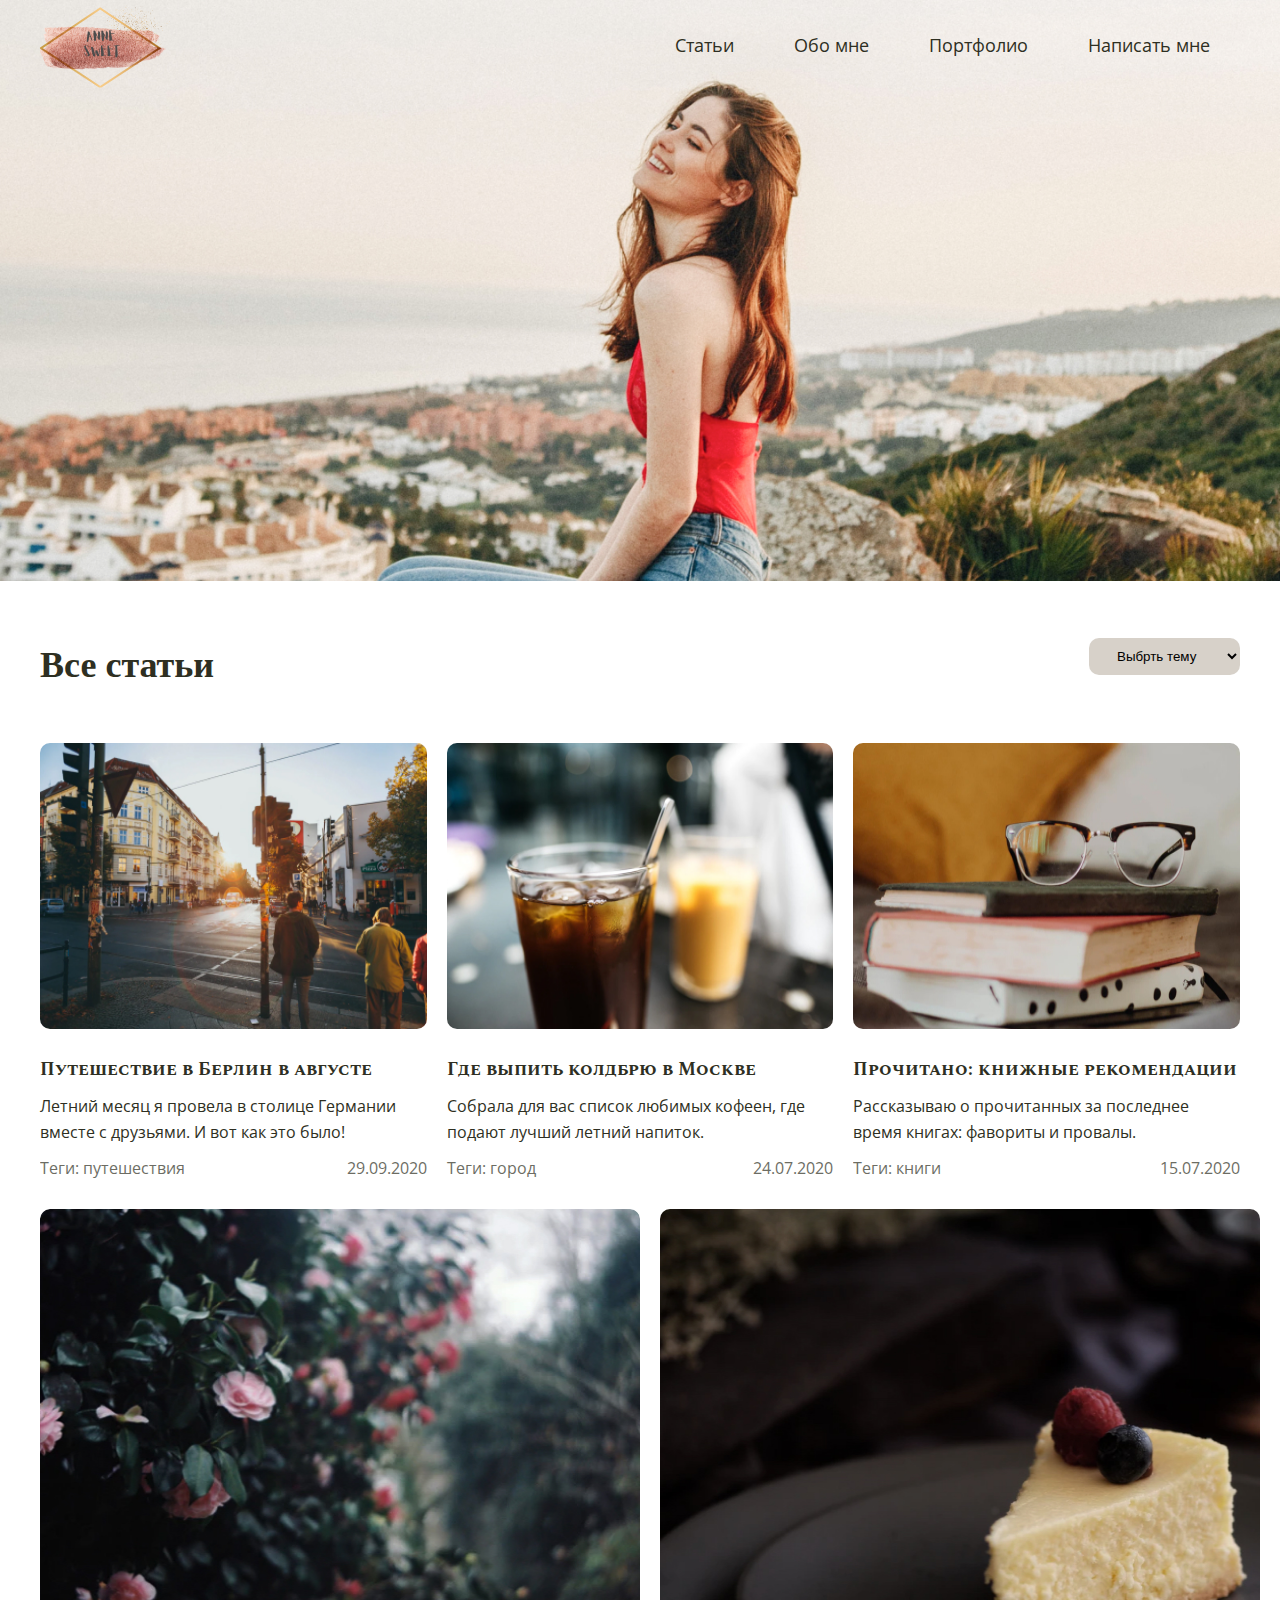
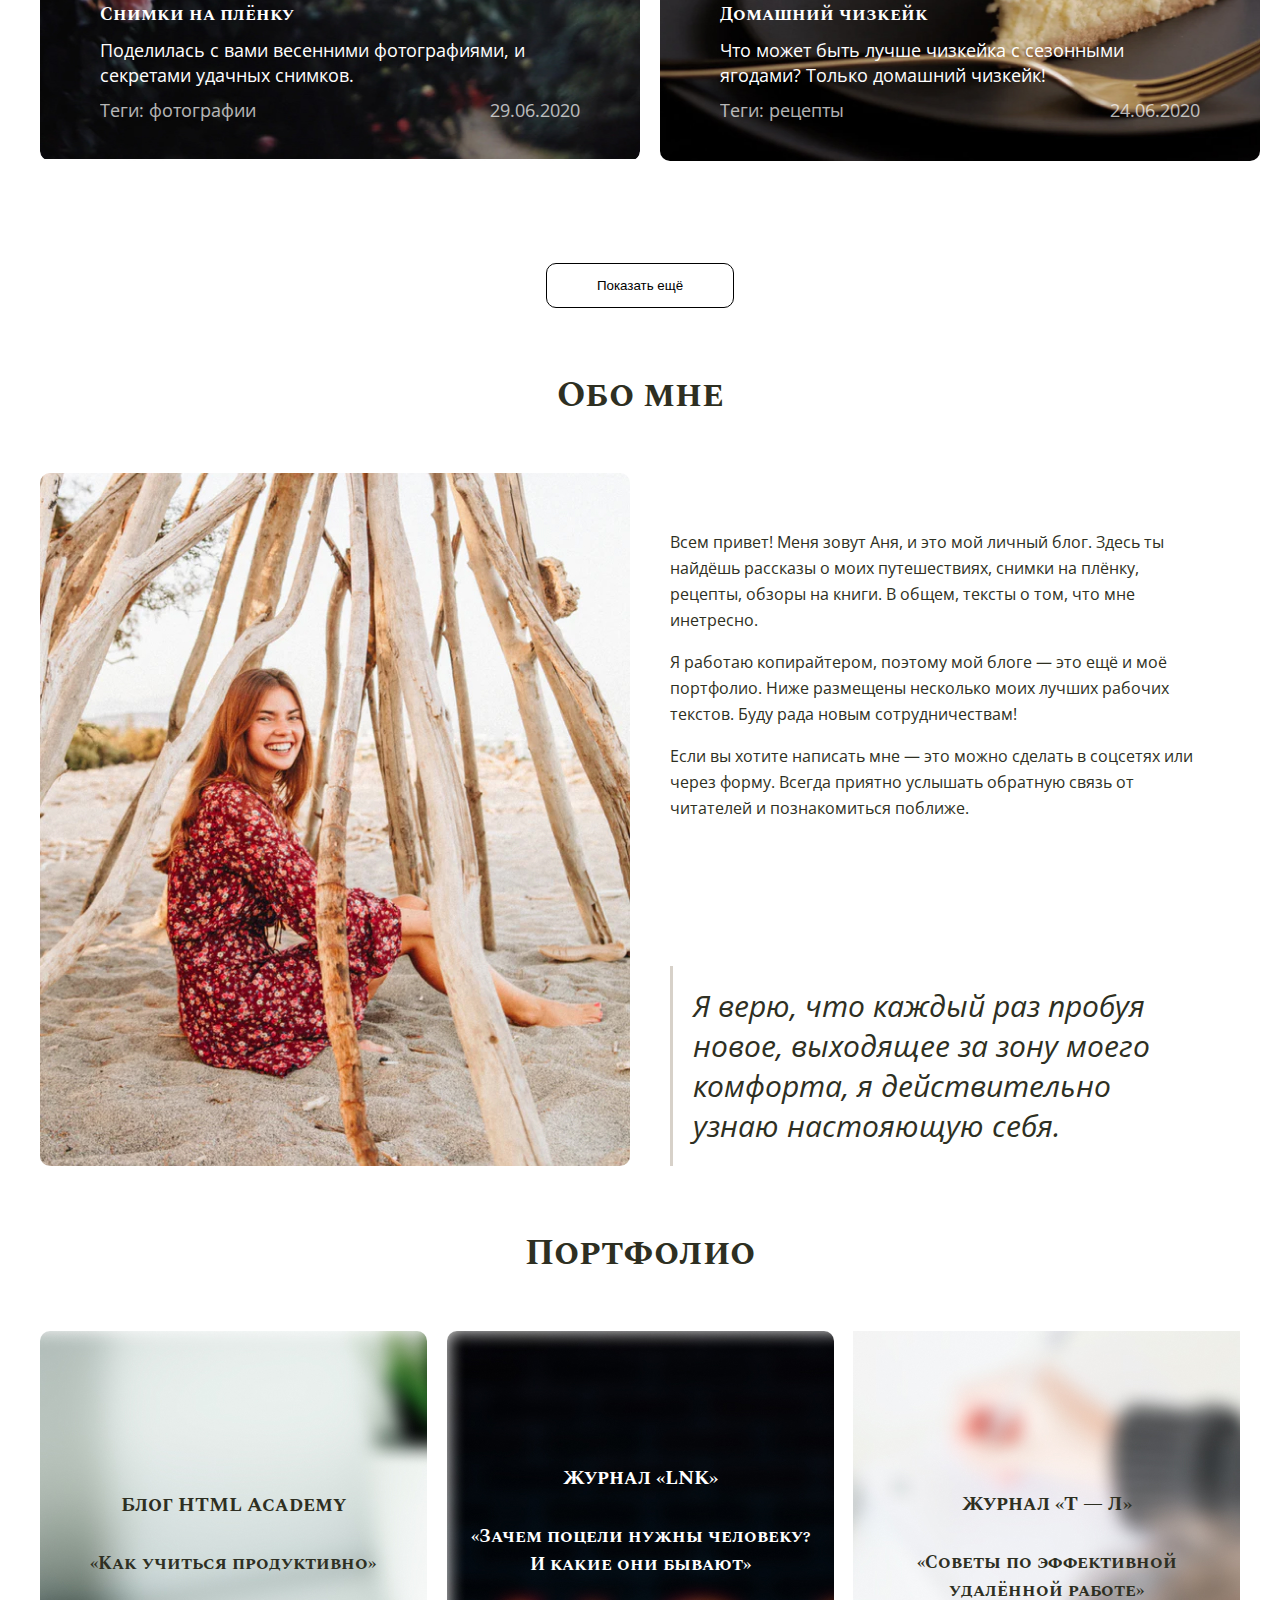
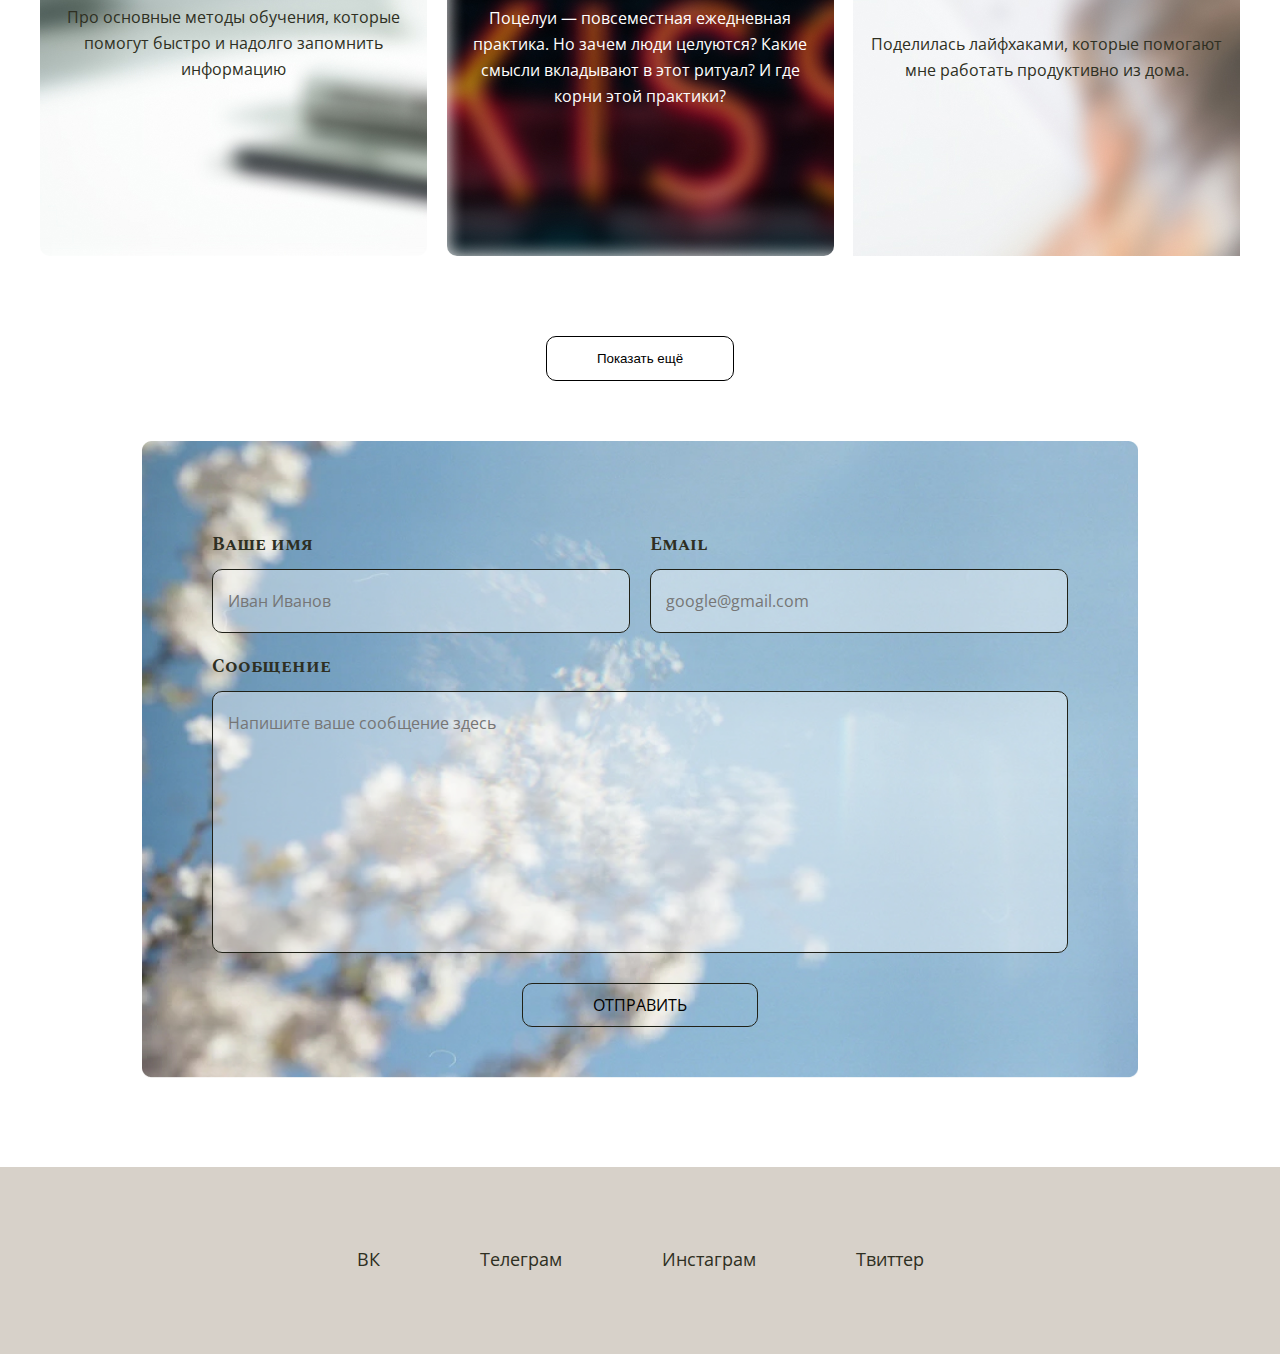
==== commit a4a2fb9d: "form fixes 2" ====
--- a/index.html
+++ b/index.html
@@ -3,7 +3,7 @@
 <head>
     <meta charset="UTF-8">
     <meta name="viewport" content="width=device-width, initial-scale=1.0">
-    <title>Блогерша Аня</title>
+    <title>Anna Sweet</title>
     <link rel="stylesheet" href="./style.css">
     <link href="https://fonts.googleapis.com/css2?family=Open+Sans:ital,wght@0,400;0,700;1,400&family=Spectral+SC:wght@700&display=swap" rel="stylesheet">
     <link rel="shortcut icon" href="./favicon.ico" type="image/x-icon">
@@ -29,8 +29,7 @@
 
     <main class="main">
 
-        <div class="articles block">
-            <a name="articles"></a>
+        <section class="articles block" id="articles">
             <div class="articles-header">
                 <div class="articles-header-left">Все статьи</div>
                 <select name="nnn" id="nnn" class="articles-header-right rounded">
@@ -109,11 +108,9 @@
             </div>
             
 
-        </div>
-
-        <div class="aboutMe block">
-            
-            <a name="aboutMe"></a>
+        </section>
+
+        <section class="aboutMe block" id="aboutMe">
 
             <div class="aboutMe-title title">
                 <div>Обо мне</div>
@@ -150,11 +147,9 @@
 
             </div>
 
-        </div>
-
-        <div class="portfolio block">
-
-            <a name="portfolio"></a>
+        </section>
+
+        <section class="portfolio block" id="portfolio">
 
             <div class="portfolio-title title">
                 Портфолио
@@ -162,7 +157,7 @@
 
             <div class="portfolio-content">
 
-                <div class="portfolio-content-item rounded">
+                <a href="./article1.html" class="portfolio-content-item rounded">
                     <img src="./img/portfolio/image 8.jpg" alt="" class="portfolio-content-item-image rounded">
                     
                     <div class="portfolio-content-item-title">
@@ -176,9 +171,9 @@
                     <p>Про основные методы обучения,
                         которые помогут быстро и надолго
                         запомнить информацию</p>
-                </div>
-
-                <div class="portfolio-content-item rounded light-color">
+                </a>
+
+                <a href="./article1.html" class="portfolio-content-item rounded light-color">
                     <img src="./img/portfolio/image 7.jpg" alt="" class="portfolio-content-item-image rounded">
                     
                     <div class="portfolio-content-item-title">
@@ -193,9 +188,9 @@
                         практика. Но зачем люди целуются?
                         Какие смысли вкладывают в этот ритуал?
                         И где корни этой практики?</p>
-                </div>
-
-                <div class="portfolio-content-item rounded">
+                </a>
+
+                <a href="./article1.html" class="portfolio-content-item rounded">
                     <img src="./img/portfolio/image 9.jpg" alt="">
                     
                     <div class="portfolio-content-item-title">
@@ -208,7 +203,7 @@
 
                     <p>Поделилась лайфхаками, которые помогают
                         мне работать продуктивно из дома. </p>
-                </div>
+                </a>
 
             </div>
 
@@ -216,9 +211,9 @@
                 <button class="portfolio-button button rounded">Показать ещё</button>
             </div>
 
-        </div>
-
-        <form action="https://echo.htmlacademy.ru/courses" method="post" class="form">
+        </section>
+
+        <form id="form" action="https://echo.htmlacademy.ru/courses" method="post" class="form">
 
             <a name="form"></a>
             <img src="./img/form.jpg" alt="">
@@ -226,11 +221,11 @@
             <div class="form-top">
                 <div class="form-item-wrapper">
                     <label for="form-name" class="form-label">Ваше имя</label>
-                    <input required  type="text" class="form-name rounded form-item" name="name" placeholder="Иван Иванов">
+                    <input required autocomplete="off" type="text" id="form-name" class="form-name rounded form-item" name="name" placeholder="Иван Иванов">
                 </div>
                 <div class="form-item-wrapper">
                     <label for="form-email" class="form-label">Email</label>
-                    <input required type="email" class="form-email rounded form-item" name="email" placeholder="google@gmail.com">
+                    <input required type="email" id="form-email" class="form-email rounded form-item" name="email" placeholder="google@gmail.com">
                 </div>
             </div>
 
@@ -238,12 +233,12 @@
             <div class="form-bottom">
                 <div class="form-item-wrapper">
                     <label for="form-message" class="form-label">Сообщение</label>
-                    <textarea min="10" max="200" rows="10" class="form-message rounded form-item" name="message" placeholder="Напишите ваше сообщение здесь"></textarea>
+                    <textarea resize minlength="10" maxlength="200" rows="10" class="form-message rounded form-item" name="message" placeholder="Напишите ваше сообщение здесь" required></textarea>
                 </div>
             </div>
             
             <div class="button-wrapper">
-                <input type="button" name='submit' value="ОТПРАВИТЬ" class="rounded form-item submit-button">
+                <input type="submit" name='submit' value="ОТПРАВИТЬ" class="rounded form-item submit-button button">
             </div>
 
         </form>
@@ -252,10 +247,10 @@
 
     <footer class="footer">
 
-        <a href="https://vk.com/thealekzzz" class="footer-item footer-vk">ВК</a>
-        <a href="https://t.me/TheAlekzZz" class="footer-item footer-telegram">Телеграм</a>
-        <a href="https://www.instagram.com/the_alekzzz/" class="footer-item footer-instagram">Инстаграм</a>
-        <a href="https://twitter.com/thealekzzz" class="footer-item footer-twitter">Твиттер</a>
+        <a href="https://vk.com/thealekzzz" class="footer-item footer-vk" target="_blank">ВК</a>
+        <a href="https://t.me/TheAlekzZz" class="footer-item footer-telegram" target="_blank">Телеграм</a>
+        <a href="https://www.instagram.com/the_alekzzz/" class="footer-item footer-instagram" target="_blank">Инстаграм</a>
+        <a href="https://twitter.com/thealekzzz" class="footer-item footer-twitter" target="_blank">Твиттер</a>
 
     </footer>
 </body>
--- a/style.css
+++ b/style.css
@@ -36,6 +36,11 @@
     outline: none;
     border: 1px solid black;
     cursor: pointer;
+    transition: background-color 0.2s;
+}
+
+.button:hover {
+    background-color: #eee;
 }
 
 /* ХЕДЕР */
@@ -141,6 +146,11 @@
 .article-item img {
     width: 100%;
     height: 286px;
+    transition: all 0.2s;
+}
+
+.article-item img:hover {
+    transform: scale(1.01);
 }
 
 .article-item-title {
@@ -189,7 +199,12 @@
     width: 600px;
     height: 552px;
     z-index: -1;
+    transition: all 0.2s;
     /* transform: translate(-60px 60px); */
+}
+
+.article-second-item-image:hover {
+    transform: scale(1.01);
 }
 
 /* .fourth {
@@ -336,6 +351,10 @@
     gap: 20px;
 }
 
+.form-message {
+    resize: none;
+}
+
 .button-wrapper {
     display: flex;
     justify-content: center;
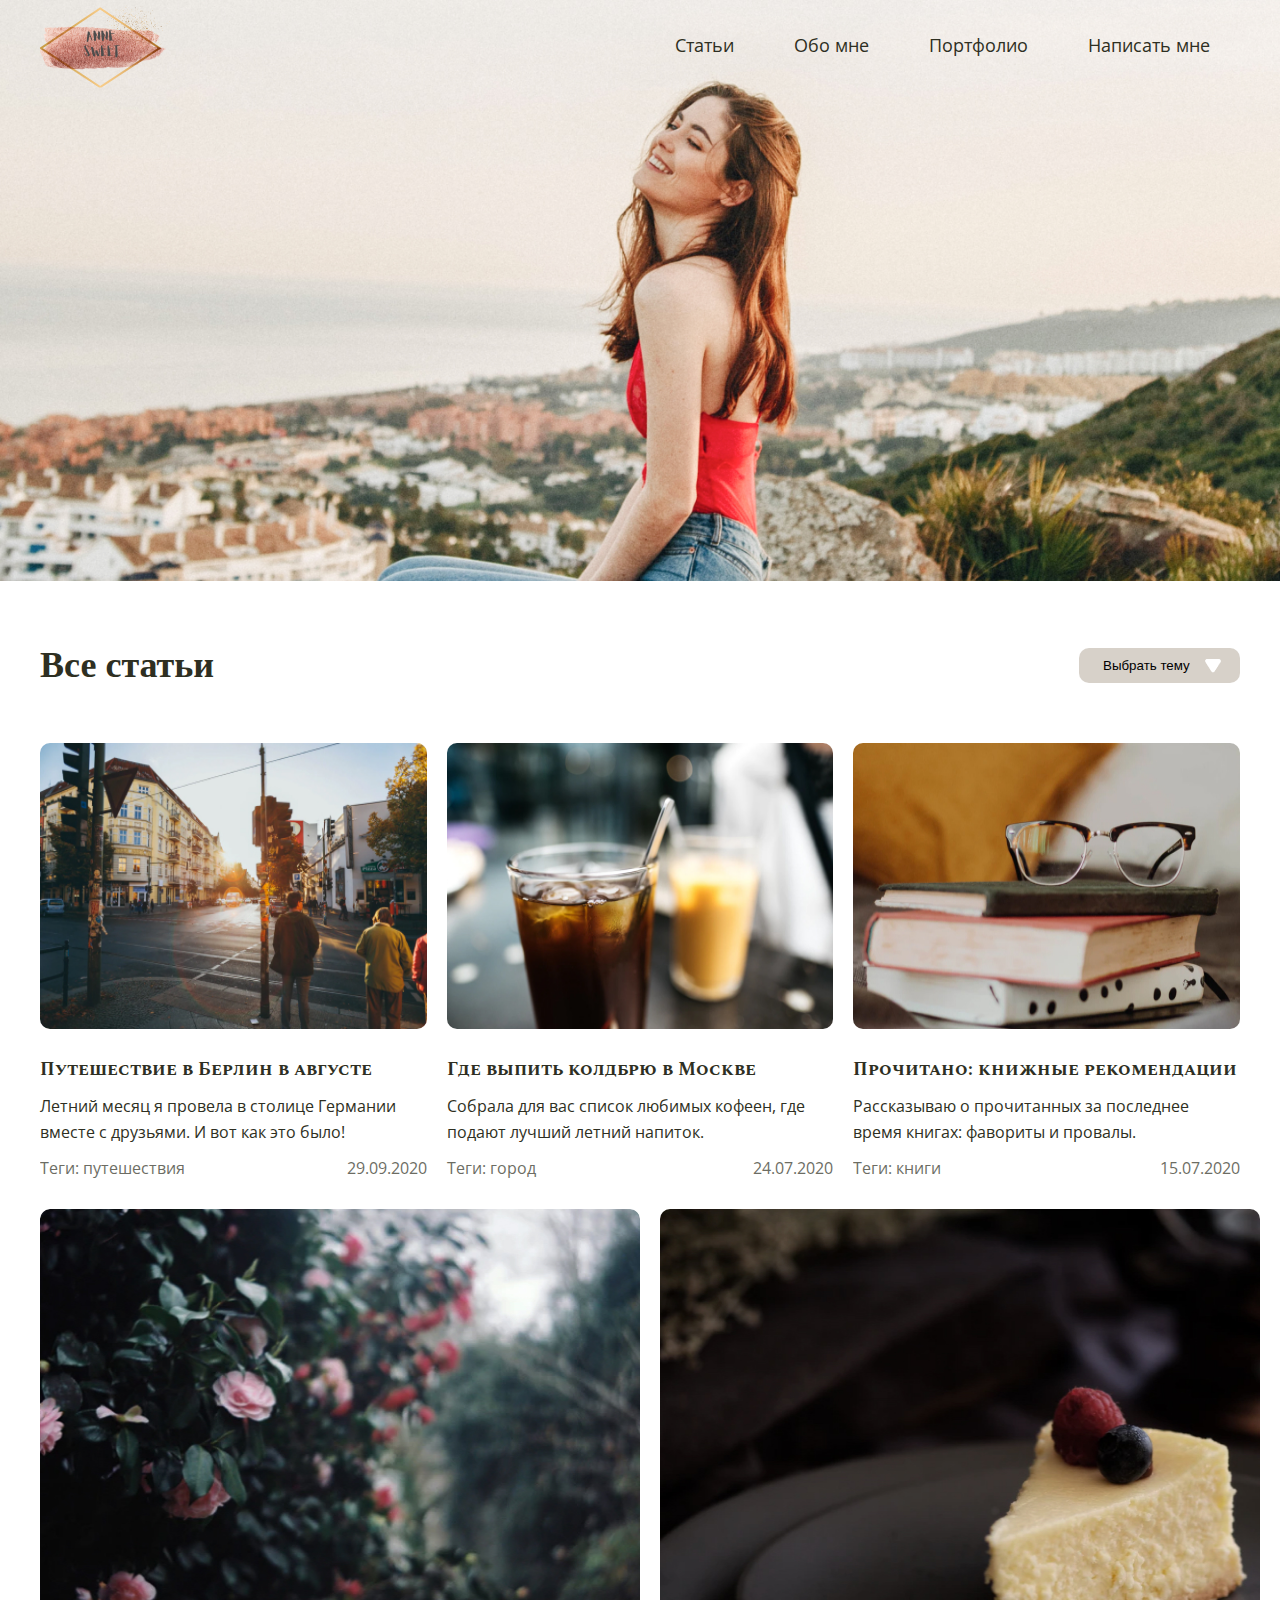
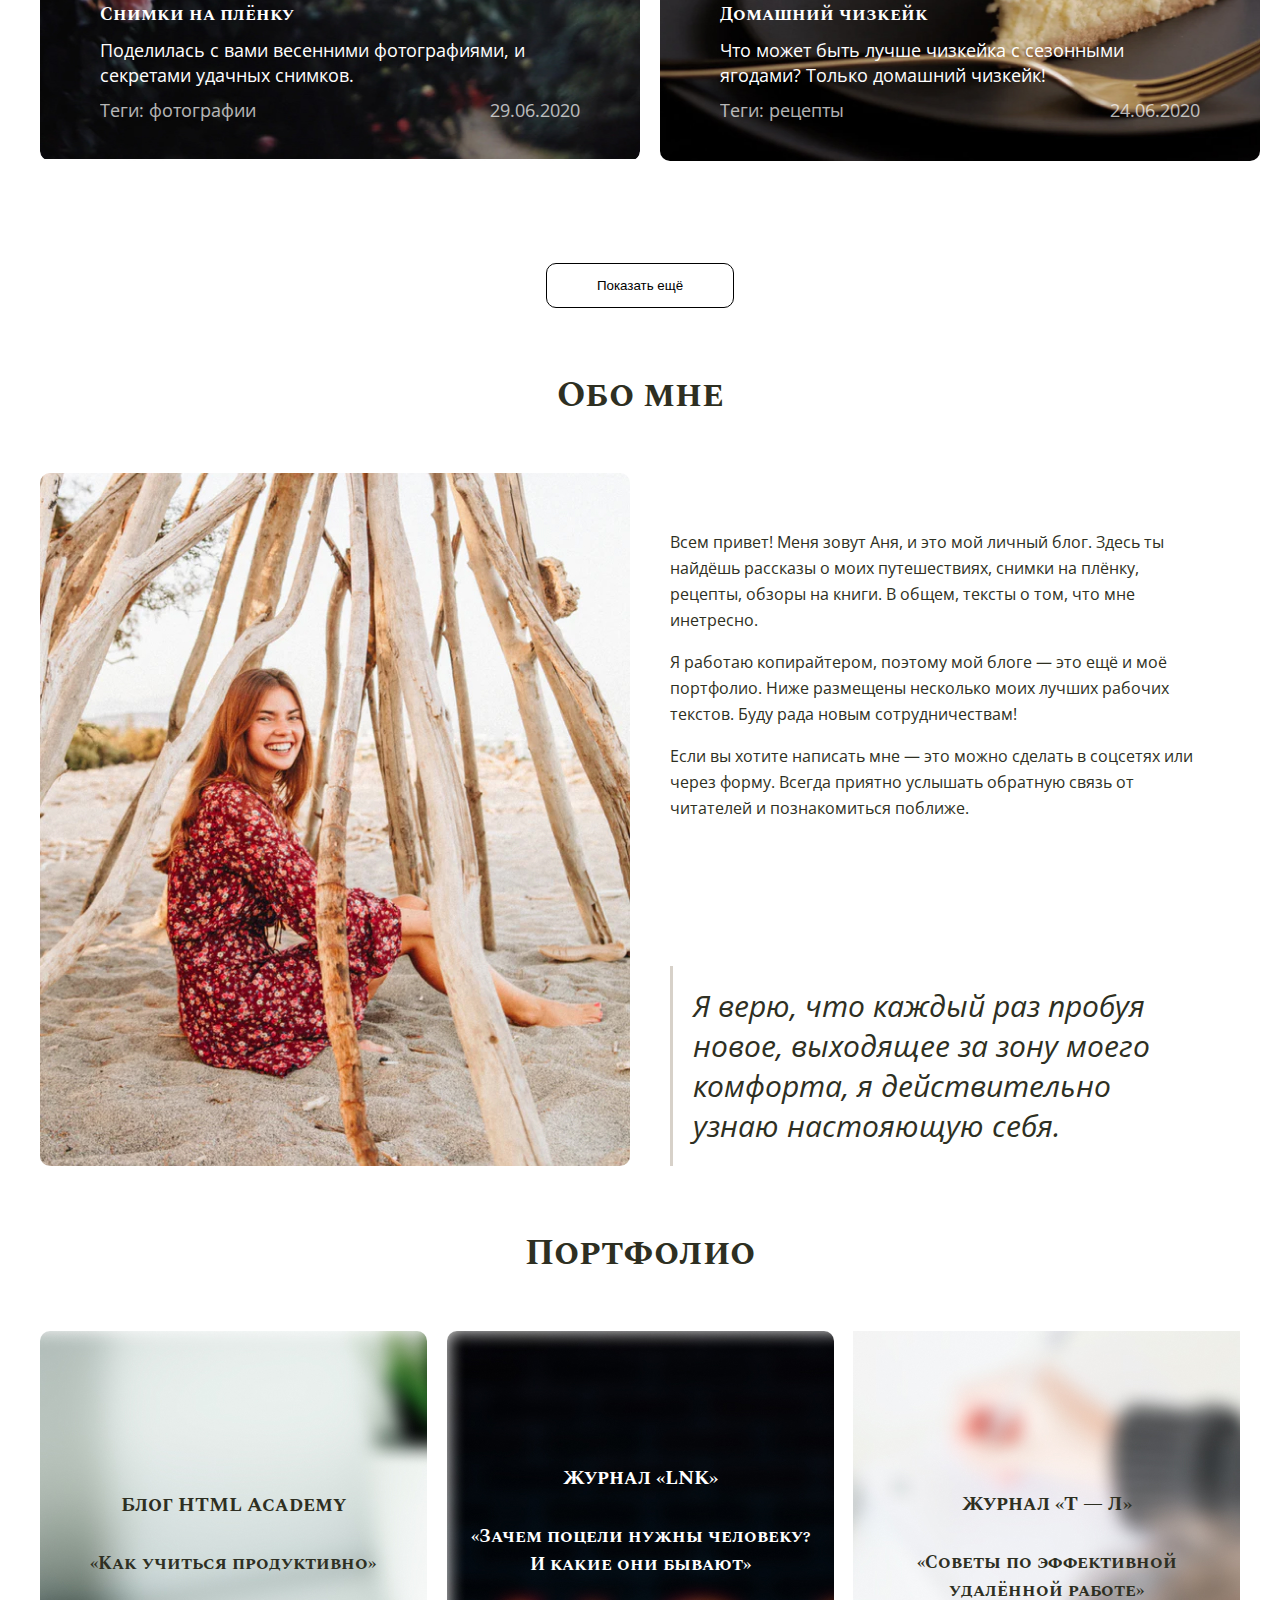
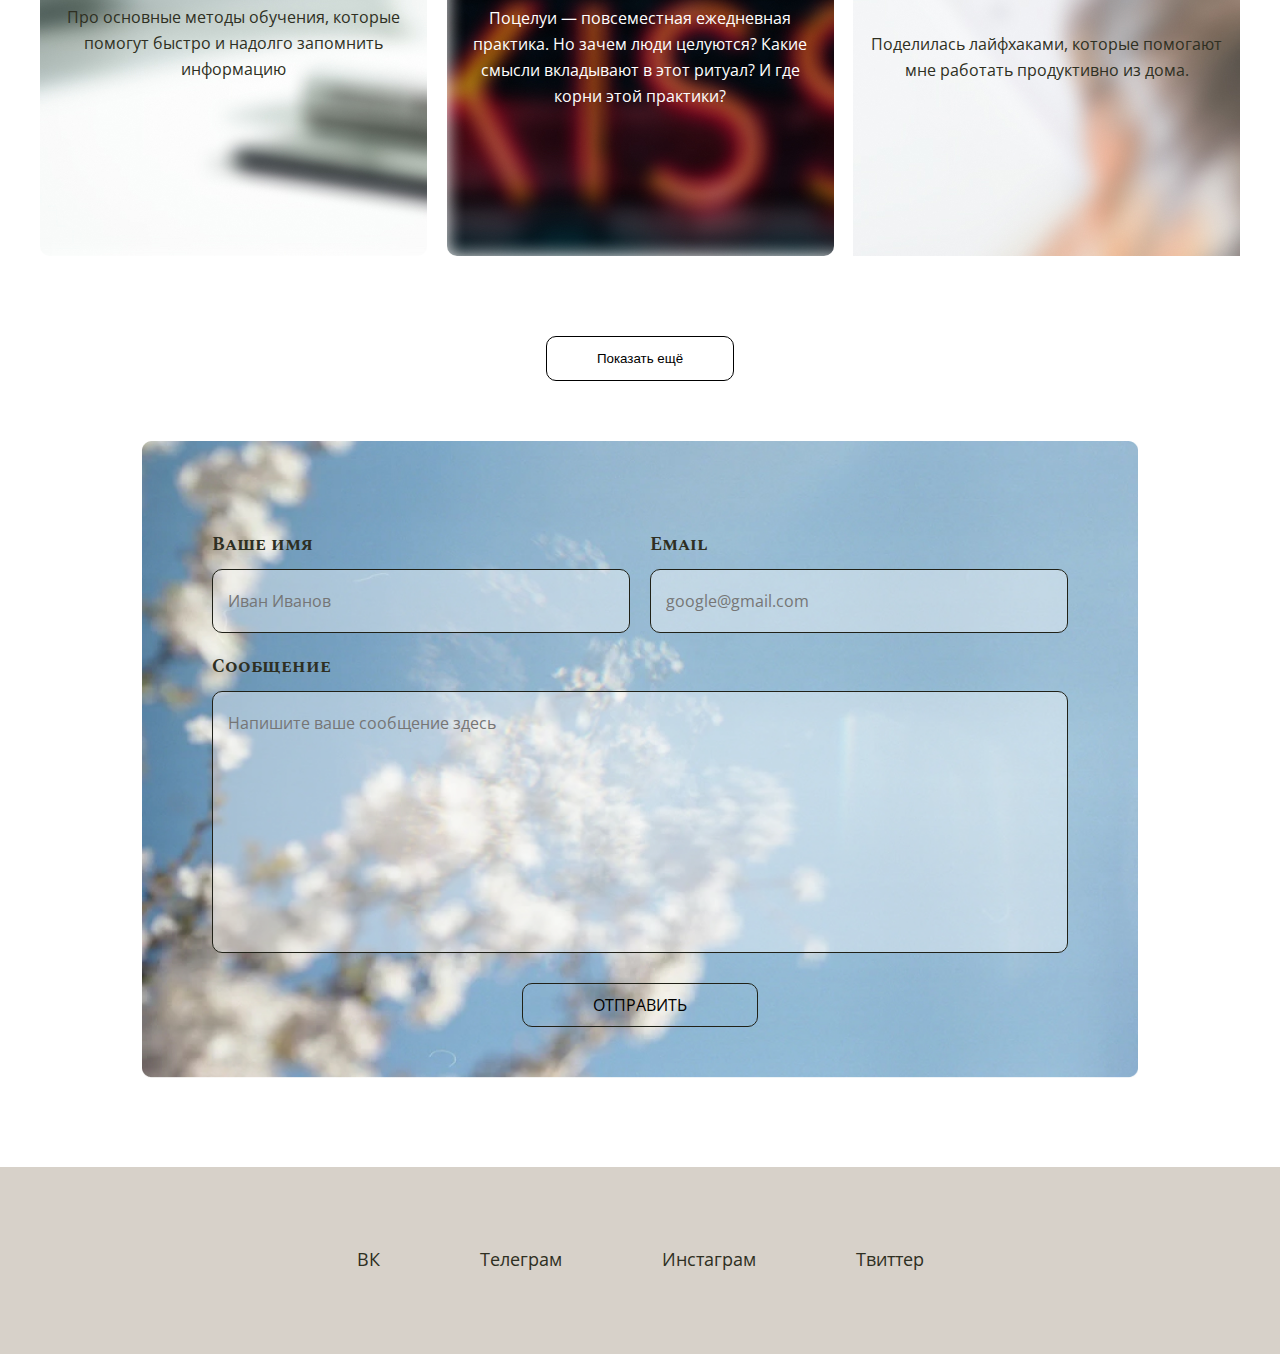
==== commit 09a58955: "optons icon and smooth scrolling" ====
--- a/index.html
+++ b/index.html
@@ -33,7 +33,7 @@
             <div class="articles-header">
                 <div class="articles-header-left">Все статьи</div>
                 <select name="nnn" id="nnn" class="articles-header-right rounded">
-                    <option value="Выбрать тему" value="Выбрать тему" class="option-1">Выбрть тему</option>
+                    <option value="Выбрать тему" value="Выбрать тему" class="option-1">Выбрать тему</option>
                     <option value="Путешествия" class="option-1">Путешествия</option>
                     <option value="Город" class="option-1">Город</option>
                     <option value="Книги" class="option-1">Книги</option>
--- a/style.css
+++ b/style.css
@@ -112,6 +112,7 @@
 .articles-header {
     display: flex;
     justify-content: space-between;
+    align-items: center;
 }
 
 .articles-header-left {
@@ -124,9 +125,14 @@
 .articles-header-right {
     outline: none;
     height: fit-content;
-    padding: 10px 24px;
+    padding: 10px 50px 10px 24px;
     background: #D7D1C9;
     border: none;
+    background: url('./img/triangle.png') no-repeat, #D7D1C9;
+    background-position-x: 87%;
+    background-position-y: 50%;
+    
+    appearance: none;
     /* appearance: none !important; */
 }
 
